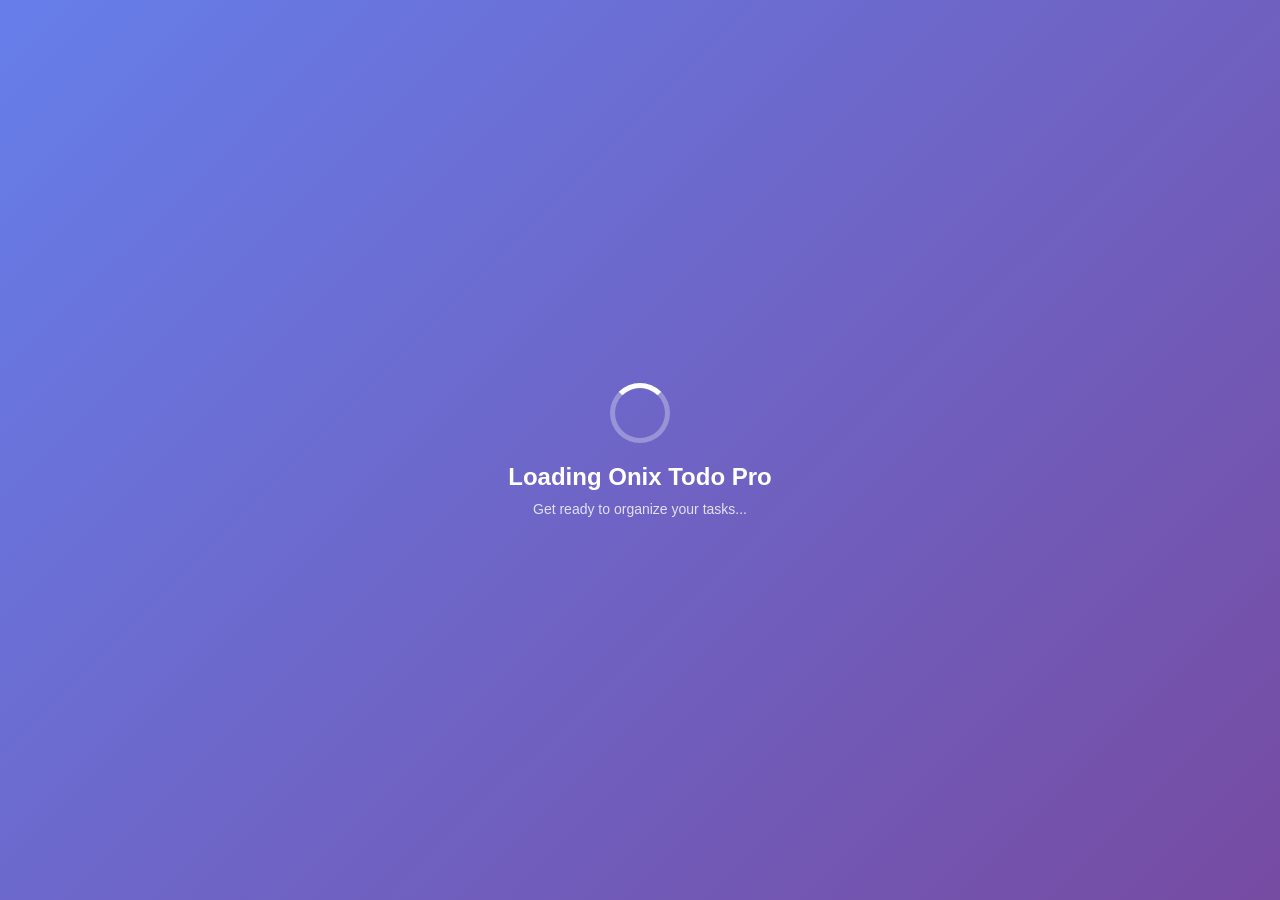
==== index.html @ a95aa683 "Add files via upload" ====
<!DOCTYPE html>
<html lang="en">
<head>
  <meta charset="UTF-8">
  <meta name="viewport" content="width=device-width, initial-scale=1.0">
  <title>Todo Pro - Task Management</title>
  <link rel="stylesheet" href="app.css">
</head>
<body>
  <!-- LOADING PAGE -->
  <div id="loadingPage" class="loading-page">
    <div class="loader-container">
      <div class="loader"></div>
      <h2>Loading Onix Todo Pro</h2>
      <p>Get ready to organize your tasks...</p>
    </div>
  </div>

  <!-- MAIN APP -->
   <div class="web-name"><p>Todo Pro</p></div>
  <div id="mainApp" class="main-app hidden">
    <!-- TABS -->
    <div class="app-tabs">
      <button class="tab-btn active" onclick="switchTab('todo')">📝 Tasks</button>
      <button class="tab-btn" onclick="switchTab('guide')">📖 Guide</button>
      <button class="tab-btn" onclick="switchTab('game')">🎮 Mini Game</button>
    </div>

    <!-- TODO TAB -->
    <div id="todoTab" class="tab-content active">
      <div class="container">
        <p>📝 Todo List</p>
        <div class="todo-con">
          <input type="text" class="todo todo-task" placeholder="Todo name" onkeydown="enter(event)">
          <input type="datetime-local" class="date">
          <select class="priority">
            <option value="low">Low</option>
            <option value="medium" selected>Medium</option>
            <option value="high">High</option>
          </select>
          <button class="add">Add</button>
        </div>
        <div class="todo-sec"></div>
      </div>
    </div>

    <!-- GUIDE TAB -->
    <div id="guideTab" class="tab-content">
      <div class="guide-container">
        <h2>📖 How to Use Todo Pro</h2>
        
        <div class="guide-section">
          <h3>✏️ Adding a Task</h3>
          <p>1. Type your task name in the text field</p>
          <p>2. Select a due date using the date picker</p>
          <p>3. Choose a priority level (Low, Medium, High)</p>
          <p>4. Click "Add" or press Enter</p>
        </div>

        <div class="guide-section">
          <h3>🎯 Priority Levels</h3>
          <p><strong>🔴 High Priority:</strong> Urgent tasks, do first</p>
          <p><strong>🟡 Medium Priority:</strong> Important, do soon</p>
          <p><strong>🟢 Low Priority:</strong> Can wait, do later</p>
          <p><em>Tasks are automatically sorted by priority!</em></p>
        </div>

        <div class="guide-section">
          <h3>🗑️ Deleting a Task</h3>
          <p>Click the "Delete" button on any task to remove it</p>
        </div>

        <div class="guide-section">
          <h3>💾 Auto-Save</h3>
          <p>Your tasks are automatically saved to your device</p>
          <p>Your data persists even after closing the app!</p>
        </div>

        <div class="guide-section">
          <h3>📱 Mobile Friendly</h3>
          <p>Works on phones, tablets, and computers</p>
        </div>
      </div>
    </div>

    <!-- GAME TAB -->
   <!-- GAME TAB -->
<div id="gameTab" class="tab-content">
  <div class="game-container">
    <h2>⌨️ Typing Speed Game</h2>
    <p class="game-instruction">Type the words as fast as you can!</p>
    
    <div class="game-stats">
      <div class="stat">
        <span>WPM:</span>
        <span id="gameWPM">0</span>
      </div>
      <div class="stat">
        <span>Accuracy:</span>
        <span id="gameAccuracy">0%</span>
      </div>
      <div class="stat">
        <span>Time:</span>
        <span id="gameTime">60</span>
      </div>
    </div>

    <div class="typing-display">
      <div id="currentWord" class="current-word">Click Start to begin</div>
      <div id="wordList" class="word-list"></div>
    </div>

    <input 
      type="text" 
      id="typingInput" 
      class="typing-input" 
      placeholder="Type here..."
      disabled
    >

    <button class="game-btn" onclick="startTypingGame()">Start Game</button>
    <div id="gameResult" class="game-result"></div>
  </div>
</div>
      </div>
    </div>
  </div>

  <script src="app.js"></script>
</body>
</html>
---- app.css ----
* {
  margin: 0;
  padding: 0;
  box-sizing: border-box;
}

html, body {
  width: 100%;
  height: 100%;
  font-family: 'Segoe UI', Tahoma, Geneva, Verdana, sans-serif;
}

body {
  background-image: url(../grass.jpeg);
  background-size: cover;
  background-attachment: fixed;
}

/* ===== LOADING PAGE ===== */
.loading-page {
  position: fixed;
  top: 0;
  left: 0;
  width: 100%;
  height: 100%;
  background: linear-gradient(135deg, #667eea 0%, #764ba2 100%);
  display: flex;
  justify-content: center;
  align-items: center;
  z-index: 9999;
  transition: opacity 0.5s ease-out;
}

.loading-page.hidden {
  opacity: 0;
  pointer-events: none;
}

.loader-container {
  text-align: center;
  color: white;
}

.loader {
  border: 5px solid rgba(255, 255, 255, 0.3);
  border-top: 5px solid white;
  border-radius: 50%;
  width: 60px;
  height: 60px;
  animation: spin 1s linear infinite;
  margin: 0 auto 20px;
}

@keyframes spin {
  0% { transform: rotate(0deg); }
  100% { transform: rotate(360deg); }
}

.loader-container h2 {
  font-size: 24px;
  margin-bottom: 10px;
}

.loader-container p {
  font-size: 14px;
  opacity: 0.8;
}

/* ===== APP STRUCTURE ===== */
.main-app {
  position: fixed;
  top: 0;
  left: 0;
  width: 100%;
  height: 100vh;
  display: flex;
  flex-direction: column;
  background: linear-gradient(135deg, #667eea 0%, #764ba2 100%);
  z-index: 1000;
  transition: opacity 0.5s ease-out;
}

.main-app.hidden {
  opacity: 0;
  pointer-events: none;
}

/* ===== TAB NAVIGATION ===== */
.app-tabs {
  display: flex;
  gap: 10px;
  padding: 15px;
  background: rgba(0, 0, 0, 0.2);
  backdrop-filter: blur(10px);
  position: sticky;
  top: 0;
  z-index: 100;
}

.tab-btn {
  flex: 1;
  padding: 12px 10px;
  background: rgba(255, 255, 255, 0.1);
  color: white;
  border: 2px solid transparent;
  border-radius: 8px;
  cursor: pointer;
  font-size: 14px;
  font-weight: bold;
  transition: all 0.3s;
}

.tab-btn:hover {
  background: rgba(255, 255, 255, 0.2);
}

.tab-btn.active {
  background: white;
  color: #667eea;
  border: 2px solid #667eea;
}

/* ===== TAB CONTENT ===== */
.tab-content {
  display: none;
  flex: 1;
  overflow-y: auto;
  padding-bottom: 20px;
}

.tab-content.active {
  display: block;
  animation: fadeIn 0.3s ease-in;
}

@keyframes fadeIn {
  from { opacity: 0; }
  to { opacity: 1; }
}

/* ===== TODO CONTAINER ===== */
.container {
  max-width: 600px;
  margin: 20px auto;
  padding: 20px;
  background: white;
  border-radius: 15px;
  box-shadow: 0 10px 30px rgba(0, 0, 0, 0.3);
}

.container p {
  font-size: 24px;
  font-weight: bold;
  color: #333;
  margin-bottom: 20px;
  text-align: center;
}

.todo-con {
  display: flex;
  gap: 10px;
  margin-bottom: 20px;
  flex-wrap: wrap;
}

.todo,
.date,
.priority {
  padding: 12px;
  border: 2px solid #e0e0e0;
  border-radius: 8px;
  font-size: 14px;
  background: rgba(255, 255, 255, 0.9);
  color: black;
  transition: all 0.3s;
}

.todo {
  flex: 1.5;
  min-width: 150px;
}

.date {
  flex: 1;
  min-width: 140px;
}

.priority {
  flex: 0.8;
  min-width: 110px;
  cursor: pointer;
}

.todo:focus,
.date:focus,
.priority:focus {
  outline: none;
  border-color: #667eea;
  box-shadow: 0 0 10px rgba(102, 126, 234, 0.3);
  background: white;
}

.add {
  padding: 12px 25px;
  background: linear-gradient(135deg, #667eea 0%, #764ba2 100%);
  color: white;
  border: none;
  border-radius: 8px;
  cursor: pointer;
  font-weight: bold;
  transition: transform 0.2s;
  min-width: 100px;
}

.add:hover {
  transform: translateY(-2px);
  box-shadow: 0 5px 15px rgba(0, 0, 0, 0.2);
}

.add:active {
  transform: scale(0.98);
}

.todo-sec {
  display: flex;
  flex-direction: column;
  gap: 10px;
}

.todo-item {
  display: flex;
  justify-content: space-between;
  align-items: center;
  padding: 15px;
  background: #f9f9f9;
  border-radius: 8px;
  border-left: 5px solid #667eea;
  transition: all 0.3s;
}

.todo-item:hover {
  box-shadow: 0 5px 15px rgba(0, 0, 0, 0.1);
  transform: translateY(-2px);
}

.priority-high {
  border-left-color: #ff4444;
  background: linear-gradient(to right, rgba(255, 68, 68, 0.1), #f9f9f9);
}

.priority-medium {
  border-left-color: #ffaa00;
  background: linear-gradient(to right, rgba(255, 170, 0, 0.1), #f9f9f9);
}

.priority-low {
  border-left-color: #44aa44;
  background: linear-gradient(to right, rgba(68, 170, 68, 0.1), #f9f9f9);
}

.priority-badge {
  display: inline-block;
  padding: 4px 10px;
  border-radius: 20px;
  font-size: 11px;
  font-weight: bold;
  margin-bottom: 5px;
  color: white;
}

.priority-badge.high { background: #ff4444; }
.priority-badge.medium { background: #ffaa00; }
.priority-badge.low { background: #44aa44; }

.todo-name {
  font-weight: bold;
  color: #333;
  margin-top: 5px;
  word-break: break-word;
}

.todo-date {
  font-size: 12px;
  color: #999;
  margin-top: 3px;
}

.delete-btn {
  padding: 8px 15px;
  background: #ff4444;
  color: white;
  border: none;
  border-radius: 6px;
  cursor: pointer;
  font-weight: bold;
  transition: all 0.3s;
  white-space: nowrap;
}

.delete-btn:hover {
  background: #ff2222;
  transform: scale(1.05);
}

.empty-message {
  color: #999;
  padding: 40px 20px;
  text-align: center;
  font-size: 16px;
}

/* ===== GUIDE PAGE ===== */
.guide-container {
  max-width: 600px;
  margin: 20px auto;
  padding: 20px;
  background: white;
  border-radius: 15px;
  box-shadow: 0 10px 30px rgba(0, 0, 0, 0.3);
}

.guide-container h2 {
  color: #333;
  margin-bottom: 20px;
  text-align: center;
  font-size: 24px;
}

.guide-section {
  margin-bottom: 20px;
  padding: 15px;
  background: #f9f9f9;
  border-radius: 8px;
  border-left: 4px solid #667eea;
}

.guide-section h3 {
  color: #667eea;
  margin-bottom: 10px;
  font-size: 16px;
}

.guide-section p {
  color: #555;
  line-height: 1.6;
  margin-bottom: 5px;
  font-size: 14px;
}

/* ===== GAME PAGE ===== */
/* ===== TYPING GAME ===== */
.game-container {
  max-width: 600px;
  margin: 20px auto;
  padding: 20px;
  background: white;
  border-radius: 15px;
  box-shadow: 0 10px 30px rgba(0, 0, 0, 0.3);
  text-align: center;
}

.game-container h2 {
  color: #333;
  font-size: 24px;
  margin-bottom: 10px;
}

.game-instruction {
  color: #666;
  margin-bottom: 15px;
  font-size: 14px;
}

.game-stats {
  display: flex;
  gap: 20px;
  justify-content: center;
  margin-bottom: 20px;
  padding: 15px;
  background: #f0f0f0;
  border-radius: 8px;
}

.stat {
  display: flex;
  flex-direction: column;
  align-items: center;
}

.stat span:first-child {
  font-size: 12px;
  color: #999;
  font-weight: bold;
}

.stat span:last-child {
  font-size: 24px;
  color: #667eea;
  font-weight: bold;
}

.typing-display {
  background: #f9f9f9;
  border-radius: 10px;
  padding: 20px;
  margin: 20px 0;
  min-height: 100px;
  border: 2px solid #e0e0e0;
}

.current-word {
  font-size: 32px;
  font-weight: bold;
  color: #667eea;
  margin-bottom: 15px;
  font-family: 'Courier New', monospace;
  word-break: break-all;
}

.word-list {
  font-size: 14px;
  color: #999;
  line-height: 1.8;
  max-height: 60px;
  overflow: hidden;
}

.typing-input {
  width: 100%;
  padding: 12px;
  border: 2px solid #e0e0e0;
  border-radius: 8px;
  font-size: 16px;
  margin-bottom: 15px;
  transition: all 0.3s;
}

.typing-input:focus {
  outline: none;
  border-color: #667eea;
  box-shadow: 0 0 10px rgba(102, 126, 234, 0.3);
}

.typing-input:disabled {
  background: #f0f0f0;
  cursor: not-allowed;
}

.game-btn {
  padding: 12px 30px;
  background: linear-gradient(135deg, #667eea 0%, #764ba2 100%);
  color: white;
  border: none;
  border-radius: 8px;
  cursor: pointer;
  font-weight: bold;
  font-size: 16px;
  transition: all 0.3s;
  margin-top: 10px;
  width: 100%;
}

.game-btn:hover {
  transform: translateY(-2px);
  box-shadow: 0 5px 15px rgba(0, 0, 0, 0.2);
}

.game-btn:disabled {
  opacity: 0.6;
  cursor: not-allowed;
}

.game-result {
  margin-top: 15px;
  padding: 15px;
  border-radius: 8px;
  font-weight: bold;
  font-size: 16px;
  min-height: 30px;
}

.game-result.win {
  background: #d4edda;
  color: #155724;
}

.game-result.lose {
  background: #f8d7da;
  color: #721c24;
}
/* ===== RESPONSIVE DESIGN ===== */
@media (max-width: 900px) {
  .todo-con {
    flex-direction: column;
  }

  .todo,
  .date,
  .priority {
    width: 100%;
  }

  .add {
    width: 100%;
  }

  .app-tabs {
    gap: 5px;
    padding: 10px;
  }

  .tab-btn {
    font-size: 12px;
    padding: 10px 5px;
  }
}

@media (max-width: 600px) {
  .app-tabs {
    gap: 5px;
    padding: 10px;
  }

  .tab-btn {
    font-size: 11px;
    padding: 8px 4px;
  }

  .container,
  .guide-container,
  .game-container {
    margin: 10px;
    padding: 15px;
    border-radius: 10px;
  }

  .container p {
    font-size: 20px;
  }

  .todo,
  .date,
  .priority {
    padding: 10px;
    font-size: 12px;
  }

  .add {
    padding: 10px 15px;
    font-size: 12px;
  }

  .game-board {
    gap: 8px;
  }

  .game-stats {
    gap: 15px;
    padding: 10px;
  }

  .stat span:last-child {
    font-size: 20px;
  }
}

@media (max-width: 360px) {
  .tab-btn {
    font-size: 10px;
    padding: 6px 3px;
  }

  .container p {
    font-size: 16px;
  }

  .guide-section,
  .guide-container h2,
  .game-container h2 {
    font-size: 14px;
  }
}
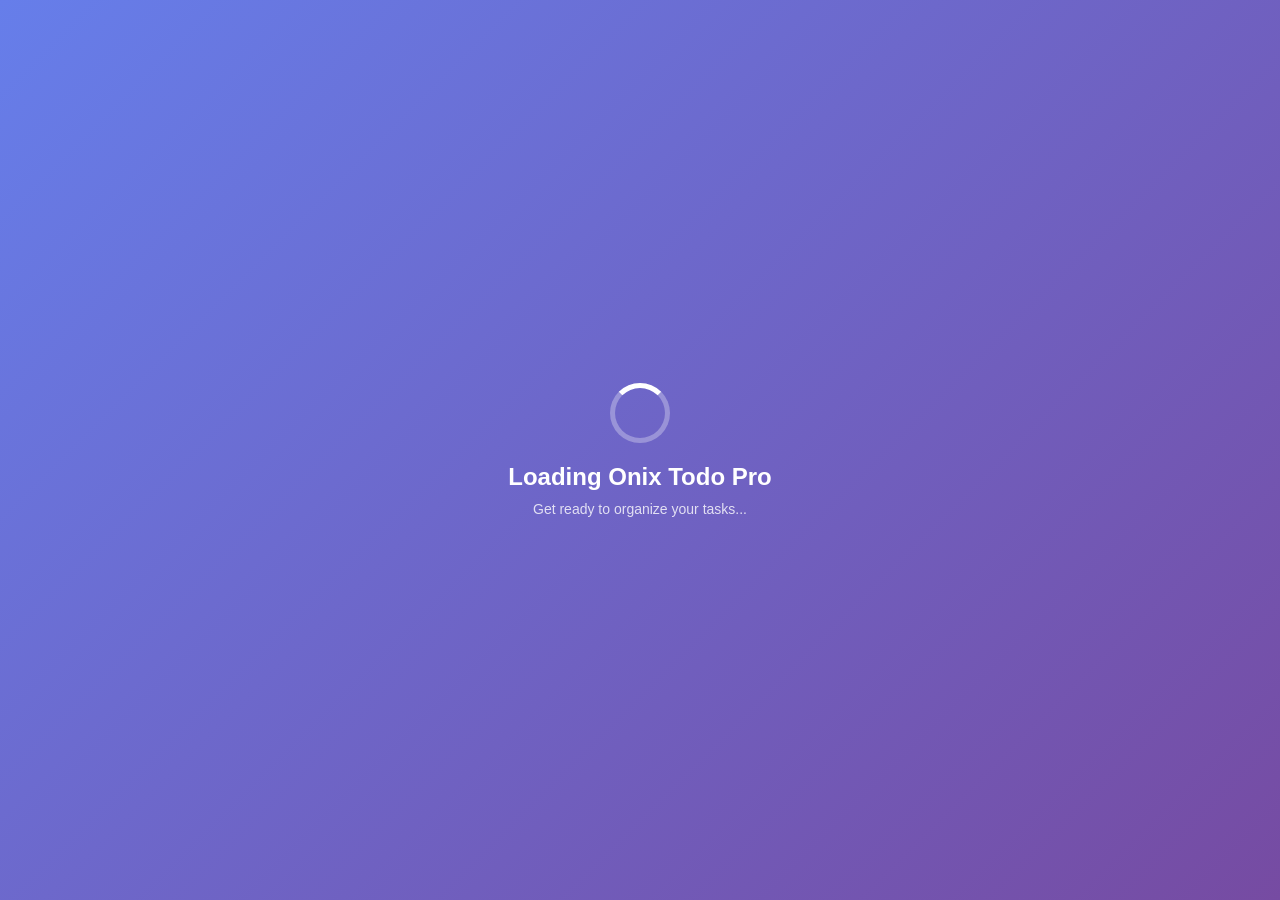
==== commit 38450216: "Add task history, reminders, tap/typing game modes, and settings dashboard" ====
--- a/index.html
+++ b/index.html
@@ -21,9 +21,10 @@
   <div id="mainApp" class="main-app hidden">
     <!-- TABS -->
     <div class="app-tabs">
-      <button class="tab-btn active" onclick="switchTab('todo')">📝 Tasks</button>
-      <button class="tab-btn" onclick="switchTab('guide')">📖 Guide</button>
-      <button class="tab-btn" onclick="switchTab('game')">🎮 Mini Game</button>
+      <button class="tab-btn active" onclick="switchTab('todo', event)">📝 Tasks</button>
+      <button class="tab-btn" onclick="switchTab('guide', event)">📖 Guide</button>
+      <button class="tab-btn" onclick="switchTab('game', event)">🎮 Mini Game</button>
+      <button class="tab-btn" onclick="switchTab('settings', event)">⚙ Settings</button>
     </div>
 
     <!-- TODO TAB -->
@@ -40,6 +41,11 @@
           </select>
           <button class="add">Add</button>
         </div>
+        <div class="todo-actions">
+          <button class="history-toggle">Show History</button>
+          <button class="clear-history hidden">Clear History</button>
+        </div>
+        <div class="history-sec hidden"></div>
         <div class="todo-sec"></div>
       </div>
     </div>
@@ -87,41 +93,101 @@
    <!-- GAME TAB -->
 <div id="gameTab" class="tab-content">
   <div class="game-container">
-    <h2>⌨️ Typing Speed Game</h2>
-    <p class="game-instruction">Type the words as fast as you can!</p>
-    
-    <div class="game-stats">
-      <div class="stat">
-        <span>WPM:</span>
-        <span id="gameWPM">0</span>
+    <h2>🎮 Games</h2>
+    <p class="game-instruction">Choose the activity that feels more engaging.</p>
+
+    <div class="mode-selector">
+      <button id="typingModeBtn" class="mode-btn active" onclick="setGameMode('typing')">Typing Speed</button>
+      <button id="tapModeBtn" class="mode-btn" onclick="setGameMode('tapping')">Tapping Speed</button>
+    </div>
+
+    <div id="typingMode" class="game-mode-panel">
+      <h3>⌨️ Typing Speed Game</h3>
+      <p class="game-instruction">Type the words as fast and accurately as you can.</p>
+      <div class="game-stats">
+        <div class="stat">
+          <span>WPM:</span>
+          <span id="gameWPM">0</span>
+        </div>
+        <div class="stat">
+          <span>Accuracy:</span>
+          <span id="gameAccuracy">0%</span>
+        </div>
+        <div class="stat">
+          <span>Time:</span>
+          <span id="gameTime">60</span>
+        </div>
       </div>
-      <div class="stat">
-        <span>Accuracy:</span>
-        <span id="gameAccuracy">0%</span>
+
+      <div class="typing-display">
+        <div id="currentWord" class="current-word">Click Start to begin</div>
+        <div id="wordList" class="word-list"></div>
       </div>
-      <div class="stat">
-        <span>Time:</span>
-        <span id="gameTime">60</span>
+
+      <input
+        type="text"
+        id="typingInput"
+        class="typing-input"
+        placeholder="Type here..."
+        disabled
+      />
+
+      <button id="typingStartBtn" class="game-btn" onclick="startTypingGame()">Start Typing Game</button>
+      <div id="gameResult" class="game-result"></div>
+    </div>
+
+    <div id="tappingMode" class="game-mode-panel hidden">
+      <h3>🖱️ Tapping Speed Game</h3>
+      <p class="game-instruction">Tap the button as fast as you can within the time limit.</p>
+      <div class="tap-stats">
+        <div class="stat">
+          <span>Score:</span>
+          <span id="tapScore">0</span>
+        </div>
+        <div class="stat">
+          <span>Time:</span>
+          <span id="tapTime">15</span>
+        </div>
+      </div>
+      <button id="tapTarget" class="tap-btn" disabled>Tap me!</button>
+      <button id="tapStartBtn" class="game-btn" onclick="startTapGame()">Start Tapping Game</button>
+      <div id="tapResult" class="game-result"></div>
+    </div>
+  </div>
+</div>
+
+    <div id="settingsTab" class="tab-content">
+      <div class="container">
+        <p>⚙ Settings & Dashboard</p>
+        <div class="settings-grid">
+          <div class="dashboard-card">
+            <h3>Task Progress</h3>
+            <p>Total active tasks: <strong id="statActiveTasks">0</strong></p>
+            <p>Tasks deleted: <strong id="statDeletedTasks">0</strong></p>
+            <p>Reminders set: <strong id="statRemindersSet">0</strong></p>
+          </div>
+          <div class="dashboard-card">
+            <h3>Game Progress</h3>
+            <p>Typing sessions: <strong id="statTypingSessions">0</strong></p>
+            <p>Best typing WPM: <strong id="statBestWpm">0</strong></p>
+            <p>Tapping sessions: <strong id="statTappingSessions">0</strong></p>
+            <p>Best tapping score: <strong id="statBestTap">0</strong></p>
+          </div>
+        </div>
+
+        <div class="settings-section">
+          <h3>How to improve efficiency</h3>
+          <ul>
+            <li>Use the reminder button to track important deadlines.</li>
+            <li>Delete tasks when completed to keep your dashboard clean.</li>
+            <li>Play the typing or tapping game to improve speed and focus.</li>
+            <li>Refresh this page to update your progress and clear old data safely.</li>
+          </ul>
+          <button class="settings-btn" onclick="updateDashboard()">Refresh Dashboard</button>
+          <button class="settings-btn" onclick="clearHistory()">Clear History</button>
+        </div>
       </div>
     </div>
-
-    <div class="typing-display">
-      <div id="currentWord" class="current-word">Click Start to begin</div>
-      <div id="wordList" class="word-list"></div>
-    </div>
-
-    <input 
-      type="text" 
-      id="typingInput" 
-      class="typing-input" 
-      placeholder="Type here..."
-      disabled
-    >
-
-    <button class="game-btn" onclick="startTypingGame()">Start Game</button>
-    <div id="gameResult" class="game-result"></div>
-  </div>
-</div>
       </div>
     </div>
   </div>
--- a/app.css
+++ b/app.css
@@ -2,6 +2,10 @@
   margin: 0;
   padding: 0;
   box-sizing: border-box;
+}
+
+.hidden {
+  display: none !important;
 }
 
 html, body {
@@ -221,6 +225,183 @@
   transform: scale(0.98);
 }
 
+.todo-actions {
+  display: flex;
+  gap: 10px;
+  flex-wrap: wrap;
+  margin-bottom: 15px;
+}
+
+.todo-actions button,
+.settings-btn {
+  padding: 10px 18px;
+  border: none;
+  border-radius: 8px;
+  cursor: pointer;
+  font-weight: bold;
+  background: rgba(102, 126, 234, 0.15);
+  color: #333;
+  transition: background 0.2s ease;
+}
+
+.todo-actions button:hover,
+.settings-btn:hover {
+  background: rgba(102, 126, 234, 0.25);
+}
+
+.history-sec {
+  margin-bottom: 15px;
+}
+
+.history-item,
+.history-title {
+  background: #f6f8ff;
+  border: 1px solid #dde4ff;
+  border-radius: 10px;
+  padding: 12px 15px;
+}
+
+.history-title {
+  margin-bottom: 10px;
+  font-weight: bold;
+  color: #334075;
+}
+
+.history-item {
+  display: grid;
+  grid-template-columns: 1fr auto;
+  gap: 10px;
+  margin-bottom: 10px;
+}
+
+.history-item:last-child {
+  margin-bottom: 0;
+}
+
+.history-details {
+  display: flex;
+  flex-direction: column;
+  gap: 4px;
+  color: #434c71;
+}
+
+.history-meta {
+  font-size: 12px;
+  color: #7b84a1;
+}
+
+.mode-selector {
+  display: flex;
+  gap: 10px;
+  justify-content: center;
+  margin-bottom: 20px;
+  flex-wrap: wrap;
+}
+
+.mode-btn {
+  padding: 10px 20px;
+  border: 2px solid transparent;
+  border-radius: 999px;
+  background: rgba(255, 255, 255, 0.85);
+  color: #333;
+  cursor: pointer;
+  font-weight: bold;
+  transition: all 0.2s ease;
+}
+
+.mode-btn.active {
+  background: #ffffff;
+  color: #667eea;
+  border-color: #667eea;
+}
+
+.game-mode-panel {
+  display: block;
+}
+
+.tap-btn {
+  margin: 20px auto 10px;
+  display: inline-block;
+  padding: 20px 30px;
+  border-radius: 50px;
+  border: none;
+  background: #667eea;
+  color: white;
+  font-size: 18px;
+  cursor: pointer;
+  transition: transform 0.2s ease, background 0.2s ease;
+}
+
+.tap-btn:disabled {
+  opacity: 0.6;
+  cursor: not-allowed;
+}
+
+.settings-grid {
+  display: grid;
+  grid-template-columns: repeat(2, minmax(220px, 1fr));
+  gap: 15px;
+  margin-bottom: 20px;
+}
+
+.dashboard-card {
+  padding: 18px;
+  background: #f9f9ff;
+  border-radius: 15px;
+  border: 1px solid #dde4ff;
+  box-shadow: 0 8px 20px rgba(102, 126, 234, 0.08);
+}
+
+.dashboard-card h3 {
+  margin-bottom: 12px;
+  color: #334075;
+}
+
+.settings-section {
+  padding: 18px;
+  background: #ffffff;
+  border-radius: 15px;
+  border: 1px solid #dde4ff;
+}
+
+.settings-section h3 {
+  margin-bottom: 12px;
+  color: #334075;
+}
+
+.settings-section ul {
+  padding-left: 18px;
+  margin-bottom: 15px;
+}
+
+.settings-section li {
+  margin-bottom: 8px;
+  color: #4c4f6f;
+}
+
+.reminder-btn {
+  padding: 8px 14px;
+  background: #667eea;
+  color: white;
+  border: none;
+  border-radius: 8px;
+  cursor: pointer;
+  font-weight: bold;
+  transition: background 0.2s ease, transform 0.2s ease;
+}
+
+.reminder-btn:hover {
+  background: #5369d9;
+}
+
+.reminder-btn.sent {
+  background: #44aa44;
+}
+
+.reminder-btn.active {
+  background: #ffaa00;
+}
+
 .todo-sec {
   display: flex;
   flex-direction: column;
@@ -241,6 +422,12 @@
 .todo-item:hover {
   box-shadow: 0 5px 15px rgba(0, 0, 0, 0.1);
   transform: translateY(-2px);
+}
+
+.todo-actions-row {
+  display: flex;
+  gap: 10px;
+  align-items: center;
 }
 
 .priority-high {
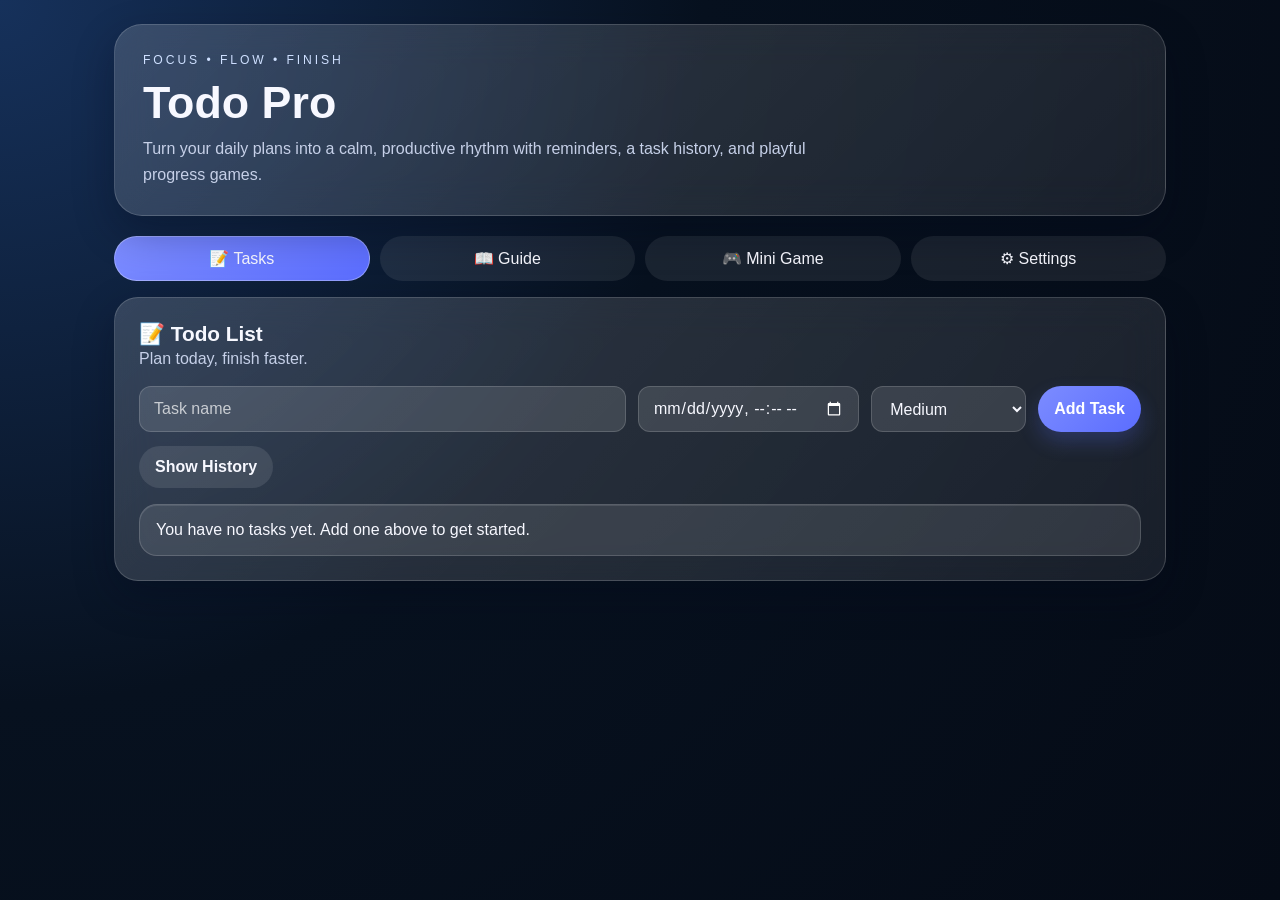
==== commit 752b67d6: "Polish todo app experience and remove loading flow Co-authored-by: Copilot <223556219+Copilot@users." ====
--- a/index.html
+++ b/index.html
@@ -1,197 +1,190 @@
-<!DOCTYPE html>
-<html lang="en">
-<head>
-  <meta charset="UTF-8">
-  <meta name="viewport" content="width=device-width, initial-scale=1.0">
-  <title>Todo Pro - Task Management</title>
-  <link rel="stylesheet" href="app.css">
-</head>
-<body>
-  <!-- LOADING PAGE -->
-  <div id="loadingPage" class="loading-page">
-    <div class="loader-container">
-      <div class="loader"></div>
-      <h2>Loading Onix Todo Pro</h2>
-      <p>Get ready to organize your tasks...</p>
-    </div>
-  </div>
-
-  <!-- MAIN APP -->
-   <div class="web-name"><p>Todo Pro</p></div>
-  <div id="mainApp" class="main-app hidden">
-    <!-- TABS -->
-    <div class="app-tabs">
-      <button class="tab-btn active" onclick="switchTab('todo', event)">📝 Tasks</button>
-      <button class="tab-btn" onclick="switchTab('guide', event)">📖 Guide</button>
-      <button class="tab-btn" onclick="switchTab('game', event)">🎮 Mini Game</button>
-      <button class="tab-btn" onclick="switchTab('settings', event)">⚙ Settings</button>
-    </div>
-
-    <!-- TODO TAB -->
-    <div id="todoTab" class="tab-content active">
-      <div class="container">
-        <p>📝 Todo List</p>
-        <div class="todo-con">
-          <input type="text" class="todo todo-task" placeholder="Todo name" onkeydown="enter(event)">
-          <input type="datetime-local" class="date">
-          <select class="priority">
-            <option value="low">Low</option>
-            <option value="medium" selected>Medium</option>
-            <option value="high">High</option>
-          </select>
-          <button class="add">Add</button>
-        </div>
-        <div class="todo-actions">
-          <button class="history-toggle">Show History</button>
-          <button class="clear-history hidden">Clear History</button>
-        </div>
-        <div class="history-sec hidden"></div>
-        <div class="todo-sec"></div>
-      </div>
-    </div>
-
-    <!-- GUIDE TAB -->
-    <div id="guideTab" class="tab-content">
-      <div class="guide-container">
-        <h2>📖 How to Use Todo Pro</h2>
-        
-        <div class="guide-section">
-          <h3>✏️ Adding a Task</h3>
-          <p>1. Type your task name in the text field</p>
-          <p>2. Select a due date using the date picker</p>
-          <p>3. Choose a priority level (Low, Medium, High)</p>
-          <p>4. Click "Add" or press Enter</p>
-        </div>
-
-        <div class="guide-section">
-          <h3>🎯 Priority Levels</h3>
-          <p><strong>🔴 High Priority:</strong> Urgent tasks, do first</p>
-          <p><strong>🟡 Medium Priority:</strong> Important, do soon</p>
-          <p><strong>🟢 Low Priority:</strong> Can wait, do later</p>
-          <p><em>Tasks are automatically sorted by priority!</em></p>
-        </div>
-
-        <div class="guide-section">
-          <h3>🗑️ Deleting a Task</h3>
-          <p>Click the "Delete" button on any task to remove it</p>
-        </div>
-
-        <div class="guide-section">
-          <h3>💾 Auto-Save</h3>
-          <p>Your tasks are automatically saved to your device</p>
-          <p>Your data persists even after closing the app!</p>
-        </div>
-
-        <div class="guide-section">
-          <h3>📱 Mobile Friendly</h3>
-          <p>Works on phones, tablets, and computers</p>
-        </div>
-      </div>
-    </div>
-
-    <!-- GAME TAB -->
-   <!-- GAME TAB -->
-<div id="gameTab" class="tab-content">
-  <div class="game-container">
-    <h2>🎮 Games</h2>
-    <p class="game-instruction">Choose the activity that feels more engaging.</p>
-
-    <div class="mode-selector">
-      <button id="typingModeBtn" class="mode-btn active" onclick="setGameMode('typing')">Typing Speed</button>
-      <button id="tapModeBtn" class="mode-btn" onclick="setGameMode('tapping')">Tapping Speed</button>
-    </div>
-
-    <div id="typingMode" class="game-mode-panel">
-      <h3>⌨️ Typing Speed Game</h3>
-      <p class="game-instruction">Type the words as fast and accurately as you can.</p>
-      <div class="game-stats">
-        <div class="stat">
-          <span>WPM:</span>
-          <span id="gameWPM">0</span>
-        </div>
-        <div class="stat">
-          <span>Accuracy:</span>
-          <span id="gameAccuracy">0%</span>
-        </div>
-        <div class="stat">
-          <span>Time:</span>
-          <span id="gameTime">60</span>
-        </div>
-      </div>
-
-      <div class="typing-display">
-        <div id="currentWord" class="current-word">Click Start to begin</div>
-        <div id="wordList" class="word-list"></div>
-      </div>
-
-      <input
-        type="text"
-        id="typingInput"
-        class="typing-input"
-        placeholder="Type here..."
-        disabled
-      />
-
-      <button id="typingStartBtn" class="game-btn" onclick="startTypingGame()">Start Typing Game</button>
-      <div id="gameResult" class="game-result"></div>
-    </div>
-
-    <div id="tappingMode" class="game-mode-panel hidden">
-      <h3>🖱️ Tapping Speed Game</h3>
-      <p class="game-instruction">Tap the button as fast as you can within the time limit.</p>
-      <div class="tap-stats">
-        <div class="stat">
-          <span>Score:</span>
-          <span id="tapScore">0</span>
-        </div>
-        <div class="stat">
-          <span>Time:</span>
-          <span id="tapTime">15</span>
-        </div>
-      </div>
-      <button id="tapTarget" class="tap-btn" disabled>Tap me!</button>
-      <button id="tapStartBtn" class="game-btn" onclick="startTapGame()">Start Tapping Game</button>
-      <div id="tapResult" class="game-result"></div>
-    </div>
-  </div>
-</div>
-
-    <div id="settingsTab" class="tab-content">
-      <div class="container">
-        <p>⚙ Settings & Dashboard</p>
-        <div class="settings-grid">
-          <div class="dashboard-card">
-            <h3>Task Progress</h3>
-            <p>Total active tasks: <strong id="statActiveTasks">0</strong></p>
-            <p>Tasks deleted: <strong id="statDeletedTasks">0</strong></p>
-            <p>Reminders set: <strong id="statRemindersSet">0</strong></p>
-          </div>
-          <div class="dashboard-card">
-            <h3>Game Progress</h3>
-            <p>Typing sessions: <strong id="statTypingSessions">0</strong></p>
-            <p>Best typing WPM: <strong id="statBestWpm">0</strong></p>
-            <p>Tapping sessions: <strong id="statTappingSessions">0</strong></p>
-            <p>Best tapping score: <strong id="statBestTap">0</strong></p>
-          </div>
-        </div>
-
-        <div class="settings-section">
-          <h3>How to improve efficiency</h3>
-          <ul>
-            <li>Use the reminder button to track important deadlines.</li>
-            <li>Delete tasks when completed to keep your dashboard clean.</li>
-            <li>Play the typing or tapping game to improve speed and focus.</li>
-            <li>Refresh this page to update your progress and clear old data safely.</li>
-          </ul>
-          <button class="settings-btn" onclick="updateDashboard()">Refresh Dashboard</button>
-          <button class="settings-btn" onclick="clearHistory()">Clear History</button>
-        </div>
-      </div>
-    </div>
-      </div>
-    </div>
-  </div>
-
-  <script src="app.js"></script>
-</body>
-</html>+﻿<!DOCTYPE html>
+<html lang="en">
+  <head>
+    <meta charset="UTF-8" />
+    <meta name="viewport" content="width=device-width, initial-scale=1.0" />
+    <title>Todo Pro - Task Management</title>
+    <link rel="stylesheet" href="app.css" />
+  </head>
+  <body>
+    <div class="app-shell">
+      <header class="hero-card">
+        <div>
+          <p class="eyebrow">Focus • Flow • Finish</p>
+          <h1>Todo Pro</h1>
+          <p class="hero-copy">Turn your daily plans into a calm, productive rhythm with reminders, a task history, and playful progress games.</p>
+        </div>
+      </header>
+
+      <div class="app-tabs">
+        <button class="tab-btn active" onclick="switchTab('todo', event)">📝 Tasks</button>
+        <button class="tab-btn" onclick="switchTab('guide', event)">📖 Guide</button>
+        <button class="tab-btn" onclick="switchTab('game', event)">🎮 Mini Game</button>
+        <button class="tab-btn" onclick="switchTab('settings', event)">⚙ Settings</button>
+      </div>
+
+      <main class="tab-panels">
+        <section id="todoTab" class="tab-content active">
+          <div class="container">
+            <div class="section-heading">
+              <p>📝 Todo List</p>
+              <span>Plan today, finish faster.</span>
+            </div>
+
+            <div class="todo-con">
+              <input type="text" class="todo todo-task" placeholder="Task name" onkeydown="enter(event)" />
+              <input type="datetime-local" class="date" />
+              <select class="priority">
+                <option value="low">Low</option>
+                <option value="medium" selected>Medium</option>
+                <option value="high">High</option>
+              </select>
+              <button class="add">Add Task</button>
+            </div>
+
+            <div class="todo-actions">
+              <button class="history-toggle">Show History</button>
+              <button class="clear-history hidden">Clear History</button>
+            </div>
+
+            <div class="history-sec hidden"></div>
+            <div class="todo-sec"></div>
+          </div>
+        </section>
+
+        <section id="guideTab" class="tab-content">
+          <div class="container guide-container">
+            <div class="section-heading">
+              <p>📖 How to Use Todo Pro</p>
+              <span>Everything you need to stay on top of your day.</span>
+            </div>
+
+            <div class="guide-section">
+              <h3>✏️ Add tasks in seconds</h3>
+              <p>Type a task, choose a due date and priority, then click Add Task or press Enter.</p>
+            </div>
+
+            <div class="guide-section">
+              <h3>🎯 Prioritize with intent</h3>
+              <p>High priority tasks appear first so your hardest work is easier to tackle.</p>
+            </div>
+
+            <div class="guide-section">
+              <h3>⏰ Stay reminded</h3>
+              <p>Set reminders on important tasks and receive a notification when they are due.</p>
+            </div>
+
+            <div class="guide-section">
+              <h3>🗂️ Review task history</h3>
+              <p>Use Show History to revisit tasks you removed and keep your workflow visible.</p>
+            </div>
+
+            <div class="guide-section">
+              <h3>🎮 Enjoy progress games</h3>
+              <p>Switch between typing and tapping modes to make productive practice feel rewarding.</p>
+            </div>
+          </div>
+        </section>
+
+        <section id="gameTab" class="tab-content">
+          <div class="container game-card">
+            <div class="section-heading">
+              <p>🎮 Mini Games</p>
+              <span>Pick a mode and give your focus a boost.</span>
+            </div>
+
+            <div class="mode-selector">
+              <button id="typingModeBtn" class="mode-btn active" onclick="setGameMode('typing')">Typing Speed</button>
+              <button id="tapModeBtn" class="mode-btn" onclick="setGameMode('tapping')">Tapping Speed</button>
+            </div>
+
+            <div id="typingMode" class="game-mode-panel">
+              <h3>⌨️ Typing Speed Game</h3>
+              <p class="game-instruction">Type each word and beat your own pace.</p>
+              <div class="game-stats">
+                <div class="stat">
+                  <span>WPM</span>
+                  <strong id="gameWPM">0</strong>
+                </div>
+                <div class="stat">
+                  <span>Accuracy</span>
+                  <strong id="gameAccuracy">0%</strong>
+                </div>
+                <div class="stat">
+                  <span>Time</span>
+                  <strong id="gameTime">60</strong>
+                </div>
+              </div>
+
+              <div class="typing-display">
+                <div id="currentWord" class="current-word">Click Start to begin</div>
+                <div id="wordList" class="word-list"></div>
+              </div>
+
+              <input type="text" id="typingInput" class="typing-input" placeholder="Type here..." disabled />
+              <button id="typingStartBtn" class="game-btn">Start Typing Game</button>
+              <div id="gameResult" class="game-result"></div>
+            </div>
+
+            <div id="tappingMode" class="game-mode-panel hidden">
+              <h3>🖱️ Tapping Speed Game</h3>
+              <p class="game-instruction">Tap as many times as you can before time runs out.</p>
+              <div class="game-stats">
+                <div class="stat">
+                  <span>Score</span>
+                  <strong id="tapScore">0</strong>
+                </div>
+                <div class="stat">
+                  <span>Time</span>
+                  <strong id="tapTime">15</strong>
+                </div>
+              </div>
+              <button id="tapTarget" class="tap-btn" disabled>Tap me!</button>
+              <button id="tapStartBtn" class="game-btn">Start Tapping Game</button>
+              <div id="tapResult" class="game-result"></div>
+            </div>
+          </div>
+        </section>
+
+        <section id="settingsTab" class="tab-content">
+          <div class="container">
+            <div class="section-heading">
+              <p>⚙ Settings & Dashboard</p>
+              <span>See how your productivity and focus are growing.</span>
+            </div>
+
+            <div class="settings-grid">
+              <div class="dashboard-card">
+                <h3>Task Progress</h3>
+                <p>Total active tasks: <strong id="statActiveTasks">0</strong></p>
+                <p>Tasks deleted: <strong id="statDeletedTasks">0</strong></p>
+                <p>Reminders set: <strong id="statRemindersSet">0</strong></p>
+              </div>
+              <div class="dashboard-card">
+                <h3>Game Progress</h3>
+                <p>Typing sessions: <strong id="statTypingSessions">0</strong></p>
+                <p>Best typing WPM: <strong id="statBestWpm">0</strong></p>
+                <p>Tapping sessions: <strong id="statTappingSessions">0</strong></p>
+                <p>Best tapping score: <strong id="statBestTap">0</strong></p>
+              </div>
+            </div>
+
+            <div class="settings-section">
+              <h3>Ways to improve your efficiency</h3>
+              <ul>
+                <li>Use reminders to stay on top of deadlines.</li>
+                <li>Delete finished tasks to keep your list focused.</li>
+                <li>Play the typing or tapping game to sharpen your rhythm.</li>
+                <li>Refresh your dashboard whenever you want a quick progress check.</li>
+              </ul>
+              <button id="refreshDashboardBtn" class="settings-btn">Refresh Dashboard</button>
+              <button class="settings-btn secondary" onclick="clearHistory()">Clear History</button>
+            </div>
+          </div>
+        </section>
+      </main>
+    </div>
+
+    <script src="app.js"></script>
+  </body>
+</html>
--- a/app.css
+++ b/app.css
@@ -1,769 +1,488 @@
-* {
-  margin: 0;
-  padding: 0;
-  box-sizing: border-box;
+﻿:root {
+  color-scheme: dark;
+  --bg: #07111f;
+  --panel: rgba(255, 255, 255, 0.12);
+  --panel-strong: rgba(255, 255, 255, 0.18);
+  --text: #f7f8ff;
+  --muted: #c6d0e8;
+  --accent: #7c8cff;
+  --accent-strong: #5b6dff;
+  --accent-soft: rgba(124, 140, 255, 0.18);
+  --success: #3ddc97;
+  --warning: #ffb347;
+  --danger: #ff6b8a;
+  --border: rgba(255, 255, 255, 0.16);
+  --shadow: 0 16px 40px rgba(2, 10, 27, 0.32);
+}
+
+* {
+  margin: 0;
+  padding: 0;
+  box-sizing: border-box;
+}
+
+.hidden {
+  display: none !important;
+}
+
+html,
+body {
+  width: 100%;
+  min-height: 100%;
+  font-family: 'Segoe UI', Tahoma, Geneva, Verdana, sans-serif;
+  background: radial-gradient(circle at top left, #16315b 0%, var(--bg) 45%, #050b16 100%);
+  color: var(--text);
+}
+
+body {
+  min-height: 100vh;
+}
+
+button,
+input,
+select {
+  font: inherit;
+}
+
+.app-shell {
+  min-height: 100vh;
+  padding: 24px;
+  max-width: 1100px;
+  margin: 0 auto;
+}
+
+.hero-card,
+.container {
+  background: linear-gradient(135deg, rgba(255, 255, 255, 0.16), rgba(255, 255, 255, 0.08));
+  border: 1px solid var(--border);
+  backdrop-filter: blur(20px);
+  box-shadow: var(--shadow);
+}
+
+.hero-card {
+  border-radius: 28px;
+  padding: 28px;
+  margin-bottom: 18px;
+}
+
+.eyebrow {
+  text-transform: uppercase;
+  letter-spacing: 0.24em;
+  font-size: 0.76rem;
+  color: #cfe0ff;
+  margin-bottom: 10px;
+}
+
+.hero-card h1 {
+  font-size: clamp(2rem, 4vw, 2.8rem);
+  margin-bottom: 8px;
+}
+
+.hero-copy {
+  max-width: 680px;
+  color: var(--muted);
+  line-height: 1.6;
+}
+
+.app-tabs {
+  display: flex;
+  flex-wrap: wrap;
+  gap: 10px;
+  margin: 20px 0 16px;
+}
+
+.tab-btn {
+  flex: 1 1 140px;
+  padding: 12px 16px;
+  border-radius: 999px;
+  border: 1px solid transparent;
+  background: rgba(255, 255, 255, 0.08);
+  color: var(--text);
+  cursor: pointer;
+  transition: transform 0.2s ease, background 0.2s ease, border-color 0.2s ease;
+}
+
+.tab-btn:hover {
+  transform: translateY(-1px);
+  background: rgba(255, 255, 255, 0.14);
+}
+
+.tab-btn.active {
+  background: linear-gradient(135deg, var(--accent), var(--accent-strong));
+  border-color: rgba(255, 255, 255, 0.3);
+}
+
+.tab-content {
+  display: none;
+}
+
+.tab-content.active {
+  display: block;
+  animation: fadeIn 0.24s ease;
+}
+
+@keyframes fadeIn {
+  from { opacity: 0; transform: translateY(6px); }
+  to { opacity: 1; transform: translateY(0); }
+}
+
+.container {
+  border-radius: 24px;
+  padding: 24px;
+}
+
+.section-heading {
+  margin-bottom: 18px;
+}
+
+.section-heading p {
+  font-size: 1.3rem;
+  font-weight: 700;
+  margin-bottom: 4px;
+}
+
+.section-heading span {
+  color: var(--muted);
+}
+
+.todo-con {
+  display: grid;
+  gap: 12px;
+  grid-template-columns: minmax(220px, 2.2fr) minmax(170px, 1fr) minmax(110px, 0.7fr) auto;
+  margin-bottom: 14px;
+}
+
+.todo,
+.date,
+.priority,
+.typing-input {
+  width: 100%;
+  padding: 12px 14px;
+  border-radius: 12px;
+  border: 1px solid rgba(255, 255, 255, 0.16);
+  background: rgba(255, 255, 255, 0.12);
+  color: var(--text);
+}
+
+.todo::placeholder,
+.typing-input::placeholder {
+  color: rgba(255, 255, 255, 0.7);
+}
+
+.todo:focus,
+.date:focus,
+.priority:focus,
+.typing-input:focus {
+  outline: none;
+  border-color: rgba(255, 255, 255, 0.34);
+  box-shadow: 0 0 0 3px rgba(124, 140, 255, 0.26);
+}
+
+.add,
+.game-btn,
+.settings-btn,
+.history-toggle,
+.reminder-btn,
+.delete-btn,
+.mode-btn,
+.tap-btn {
+  border: none;
+  border-radius: 999px;
+  cursor: pointer;
+  transition: transform 0.2s ease, box-shadow 0.2s ease, background 0.2s ease;
+}
+
+.add,
+.game-btn,
+.settings-btn,
+.history-toggle,
+.reminder-btn,
+.delete-btn {
+  padding: 12px 16px;
+  font-weight: 600;
+}
+
+.add,
+.game-btn,
+.settings-btn {
+  background: linear-gradient(135deg, var(--accent), var(--accent-strong));
+  color: white;
+  box-shadow: 0 10px 20px rgba(92, 111, 255, 0.24);
+}
+
+.add:hover,
+.game-btn:hover,
+.settings-btn:hover,
+.history-toggle:hover,
+.reminder-btn:hover,
+.delete-btn:hover,
+.tap-btn:hover,
+.mode-btn:hover {
+  transform: translateY(-1px);
+}
+
+.todo-actions {
+  display: flex;
+  gap: 10px;
+  flex-wrap: wrap;
+  margin-bottom: 16px;
+}
+
+.history-toggle,
+.settings-btn.secondary {
+  background: rgba(255, 255, 255, 0.1);
+  color: var(--text);
+}
+
+.history-sec {
+  display: flex;
+  flex-direction: column;
+  gap: 10px;
+  margin-bottom: 18px;
+}
+
+.history-item,
+.history-title,
+.empty-message,
+.todo-item,
+.dashboard-card,
+.settings-section,
+.guide-section,
+.game-mode-panel {
+  background: rgba(255, 255, 255, 0.1);
+  border: 1px solid var(--border);
+  border-radius: 18px;
+  box-shadow: inset 0 1px 0 rgba(255, 255, 255, 0.1);
+}
+
+.history-title,
+.empty-message,
+.guide-section,
+.dashboard-card,
+.settings-section,
+.game-mode-panel {
+  padding: 16px;
+}
+
+.history-title {
+  font-weight: 700;
+  color: #f3f6ff;
+}
+
+.history-item {
+  padding: 12px 14px;
+}
+
+.history-details {
+  display: flex;
+  flex-direction: column;
+  gap: 4px;
+  color: var(--muted);
+}
+
+.todo-sec {
+  display: flex;
+  flex-direction: column;
+  gap: 12px;
+}
+
+.todo-item {
+  padding: 16px;
+  display: flex;
+  justify-content: space-between;
+  align-items: center;
+  gap: 12px;
+}
+
+.todo-name {
+  font-size: 1rem;
+  font-weight: 700;
+  margin: 4px 0;
+}
+
+.todo-date {
+  color: var(--muted);
+  font-size: 0.92rem;
+}
+
+.priority-badge {
+  display: inline-flex;
+  align-items: center;
+  gap: 6px;
+  padding: 6px 10px;
+  border-radius: 999px;
+  font-size: 0.8rem;
+  font-weight: 700;
+}
+
+.priority-badge.high {
+  background: rgba(255, 107, 138, 0.2);
+  color: #ffd2db;
+}
+
+.priority-badge.medium {
+  background: rgba(255, 179, 71, 0.2);
+  color: #ffe2bd;
+}
+
+.priority-badge.low {
+  background: rgba(61, 220, 151, 0.2);
+  color: #c5f8e1;
+}
+
+.todo-actions-row {
+  display: flex;
+  gap: 8px;
+  flex-wrap: wrap;
+}
+
+.reminder-btn {
+  background: linear-gradient(135deg, var(--accent), var(--accent-strong));
+  color: white;
+}
+
+.reminder-btn.active {
+  background: linear-gradient(135deg, var(--warning), #ff9f1c);
+}
+
+.reminder-btn.sent {
+  background: linear-gradient(135deg, var(--success), #24b96f);
+}
+
+.delete-btn {
+  background: rgba(255, 255, 255, 0.14);
+  color: var(--text);
+}
+
+.mode-selector {
+  display: flex;
+  gap: 10px;
+  flex-wrap: wrap;
+  margin-bottom: 16px;
+}
+
+.mode-btn {
+  padding: 10px 16px;
+  background: rgba(255, 255, 255, 0.1);
+  color: var(--text);
+}
+
+.mode-btn.active {
+  background: linear-gradient(135deg, var(--accent), var(--accent-strong));
+}
+
+.game-stats {
+  display: grid;
+  grid-template-columns: repeat(3, minmax(0, 1fr));
+  gap: 12px;
+  margin: 12px 0 16px;
+}
+
+.stat {
+  padding: 12px 14px;
+  border-radius: 14px;
+  background: rgba(255, 255, 255, 0.08);
+  display: flex;
+  flex-direction: column;
+  gap: 4px;
+}
+
+.stat span {
+  font-size: 0.84rem;
+  color: var(--muted);
+}
+
+.typing-display {
+  padding: 16px;
+  border-radius: 16px;
+  background: rgba(2, 10, 27, 0.28);
+  border: 1px solid rgba(255, 255, 255, 0.12);
+  margin-bottom: 12px;
+}
+
+.current-word {
+  font-size: 1.7rem;
+  font-weight: 800;
+  margin-bottom: 8px;
+}
+
+.word-list {
+  color: var(--muted);
+  font-size: 0.95rem;
+}
+
+.typing-input {
+  margin-bottom: 12px;
+}
+
+.tap-btn {
+  display: inline-flex;
+  align-items: center;
+  justify-content: center;
+  min-width: 160px;
+  padding: 18px 20px;
+  margin: 16px 0 10px;
+  background: linear-gradient(135deg, var(--accent), var(--accent-strong));
+  color: white;
+  font-size: 1rem;
+}
+
+.tap-btn:disabled {
+  opacity: 0.6;
+  cursor: not-allowed;
+}
+
+.game-result {
+  margin-top: 10px;
+  color: var(--muted);
+  min-height: 1.2rem;
+}
+
+.game-result.win {
+  color: #ccffd8;
+}
+
+.game-result.lose {
+  color: #ffd7de;
+}
+
+.settings-grid {
+  display: grid;
+  grid-template-columns: repeat(2, minmax(0, 1fr));
+  gap: 12px;
+  margin-bottom: 16px;
+}
+
+.dashboard-card p {
+  margin-bottom: 8px;
+  color: var(--muted);
+}
+
+.settings-section ul {
+  margin: 10px 0 14px 18px;
+  color: var(--muted);
+}
+
+.settings-section li + li {
+  margin-top: 6px;
+}
+
+@media (max-width: 760px) {
+  .app-shell {
+    padding: 14px;
+  }
+
+  .todo-con {
+    grid-template-columns: 1fr;
+  }
+
+  .settings-grid,
+  .game-stats {
+    grid-template-columns: 1fr;
+  }
+
+  .todo-item {
+    flex-direction: column;
+    align-items: flex-start;
+  }
 }
-
-.hidden {
-  display: none !important;
-}
-
-html, body {
-  width: 100%;
-  height: 100%;
-  font-family: 'Segoe UI', Tahoma, Geneva, Verdana, sans-serif;
-}
-
-body {
-  background-image: url(../grass.jpeg);
-  background-size: cover;
-  background-attachment: fixed;
-}
-
-/* ===== LOADING PAGE ===== */
-.loading-page {
-  position: fixed;
-  top: 0;
-  left: 0;
-  width: 100%;
-  height: 100%;
-  background: linear-gradient(135deg, #667eea 0%, #764ba2 100%);
-  display: flex;
-  justify-content: center;
-  align-items: center;
-  z-index: 9999;
-  transition: opacity 0.5s ease-out;
-}
-
-.loading-page.hidden {
-  opacity: 0;
-  pointer-events: none;
-}
-
-.loader-container {
-  text-align: center;
-  color: white;
-}
-
-.loader {
-  border: 5px solid rgba(255, 255, 255, 0.3);
-  border-top: 5px solid white;
-  border-radius: 50%;
-  width: 60px;
-  height: 60px;
-  animation: spin 1s linear infinite;
-  margin: 0 auto 20px;
-}
-
-@keyframes spin {
-  0% { transform: rotate(0deg); }
-  100% { transform: rotate(360deg); }
-}
-
-.loader-container h2 {
-  font-size: 24px;
-  margin-bottom: 10px;
-}
-
-.loader-container p {
-  font-size: 14px;
-  opacity: 0.8;
-}
-
-/* ===== APP STRUCTURE ===== */
-.main-app {
-  position: fixed;
-  top: 0;
-  left: 0;
-  width: 100%;
-  height: 100vh;
-  display: flex;
-  flex-direction: column;
-  background: linear-gradient(135deg, #667eea 0%, #764ba2 100%);
-  z-index: 1000;
-  transition: opacity 0.5s ease-out;
-}
-
-.main-app.hidden {
-  opacity: 0;
-  pointer-events: none;
-}
-
-/* ===== TAB NAVIGATION ===== */
-.app-tabs {
-  display: flex;
-  gap: 10px;
-  padding: 15px;
-  background: rgba(0, 0, 0, 0.2);
-  backdrop-filter: blur(10px);
-  position: sticky;
-  top: 0;
-  z-index: 100;
-}
-
-.tab-btn {
-  flex: 1;
-  padding: 12px 10px;
-  background: rgba(255, 255, 255, 0.1);
-  color: white;
-  border: 2px solid transparent;
-  border-radius: 8px;
-  cursor: pointer;
-  font-size: 14px;
-  font-weight: bold;
-  transition: all 0.3s;
-}
-
-.tab-btn:hover {
-  background: rgba(255, 255, 255, 0.2);
-}
-
-.tab-btn.active {
-  background: white;
-  color: #667eea;
-  border: 2px solid #667eea;
-}
-
-/* ===== TAB CONTENT ===== */
-.tab-content {
-  display: none;
-  flex: 1;
-  overflow-y: auto;
-  padding-bottom: 20px;
-}
-
-.tab-content.active {
-  display: block;
-  animation: fadeIn 0.3s ease-in;
-}
-
-@keyframes fadeIn {
-  from { opacity: 0; }
-  to { opacity: 1; }
-}
-
-/* ===== TODO CONTAINER ===== */
-.container {
-  max-width: 600px;
-  margin: 20px auto;
-  padding: 20px;
-  background: white;
-  border-radius: 15px;
-  box-shadow: 0 10px 30px rgba(0, 0, 0, 0.3);
-}
-
-.container p {
-  font-size: 24px;
-  font-weight: bold;
-  color: #333;
-  margin-bottom: 20px;
-  text-align: center;
-}
-
-.todo-con {
-  display: flex;
-  gap: 10px;
-  margin-bottom: 20px;
-  flex-wrap: wrap;
-}
-
-.todo,
-.date,
-.priority {
-  padding: 12px;
-  border: 2px solid #e0e0e0;
-  border-radius: 8px;
-  font-size: 14px;
-  background: rgba(255, 255, 255, 0.9);
-  color: black;
-  transition: all 0.3s;
-}
-
-.todo {
-  flex: 1.5;
-  min-width: 150px;
-}
-
-.date {
-  flex: 1;
-  min-width: 140px;
-}
-
-.priority {
-  flex: 0.8;
-  min-width: 110px;
-  cursor: pointer;
-}
-
-.todo:focus,
-.date:focus,
-.priority:focus {
-  outline: none;
-  border-color: #667eea;
-  box-shadow: 0 0 10px rgba(102, 126, 234, 0.3);
-  background: white;
-}
-
-.add {
-  padding: 12px 25px;
-  background: linear-gradient(135deg, #667eea 0%, #764ba2 100%);
-  color: white;
-  border: none;
-  border-radius: 8px;
-  cursor: pointer;
-  font-weight: bold;
-  transition: transform 0.2s;
-  min-width: 100px;
-}
-
-.add:hover {
-  transform: translateY(-2px);
-  box-shadow: 0 5px 15px rgba(0, 0, 0, 0.2);
-}
-
-.add:active {
-  transform: scale(0.98);
-}
-
-.todo-actions {
-  display: flex;
-  gap: 10px;
-  flex-wrap: wrap;
-  margin-bottom: 15px;
-}
-
-.todo-actions button,
-.settings-btn {
-  padding: 10px 18px;
-  border: none;
-  border-radius: 8px;
-  cursor: pointer;
-  font-weight: bold;
-  background: rgba(102, 126, 234, 0.15);
-  color: #333;
-  transition: background 0.2s ease;
-}
-
-.todo-actions button:hover,
-.settings-btn:hover {
-  background: rgba(102, 126, 234, 0.25);
-}
-
-.history-sec {
-  margin-bottom: 15px;
-}
-
-.history-item,
-.history-title {
-  background: #f6f8ff;
-  border: 1px solid #dde4ff;
-  border-radius: 10px;
-  padding: 12px 15px;
-}
-
-.history-title {
-  margin-bottom: 10px;
-  font-weight: bold;
-  color: #334075;
-}
-
-.history-item {
-  display: grid;
-  grid-template-columns: 1fr auto;
-  gap: 10px;
-  margin-bottom: 10px;
-}
-
-.history-item:last-child {
-  margin-bottom: 0;
-}
-
-.history-details {
-  display: flex;
-  flex-direction: column;
-  gap: 4px;
-  color: #434c71;
-}
-
-.history-meta {
-  font-size: 12px;
-  color: #7b84a1;
-}
-
-.mode-selector {
-  display: flex;
-  gap: 10px;
-  justify-content: center;
-  margin-bottom: 20px;
-  flex-wrap: wrap;
-}
-
-.mode-btn {
-  padding: 10px 20px;
-  border: 2px solid transparent;
-  border-radius: 999px;
-  background: rgba(255, 255, 255, 0.85);
-  color: #333;
-  cursor: pointer;
-  font-weight: bold;
-  transition: all 0.2s ease;
-}
-
-.mode-btn.active {
-  background: #ffffff;
-  color: #667eea;
-  border-color: #667eea;
-}
-
-.game-mode-panel {
-  display: block;
-}
-
-.tap-btn {
-  margin: 20px auto 10px;
-  display: inline-block;
-  padding: 20px 30px;
-  border-radius: 50px;
-  border: none;
-  background: #667eea;
-  color: white;
-  font-size: 18px;
-  cursor: pointer;
-  transition: transform 0.2s ease, background 0.2s ease;
-}
-
-.tap-btn:disabled {
-  opacity: 0.6;
-  cursor: not-allowed;
-}
-
-.settings-grid {
-  display: grid;
-  grid-template-columns: repeat(2, minmax(220px, 1fr));
-  gap: 15px;
-  margin-bottom: 20px;
-}
-
-.dashboard-card {
-  padding: 18px;
-  background: #f9f9ff;
-  border-radius: 15px;
-  border: 1px solid #dde4ff;
-  box-shadow: 0 8px 20px rgba(102, 126, 234, 0.08);
-}
-
-.dashboard-card h3 {
-  margin-bottom: 12px;
-  color: #334075;
-}
-
-.settings-section {
-  padding: 18px;
-  background: #ffffff;
-  border-radius: 15px;
-  border: 1px solid #dde4ff;
-}
-
-.settings-section h3 {
-  margin-bottom: 12px;
-  color: #334075;
-}
-
-.settings-section ul {
-  padding-left: 18px;
-  margin-bottom: 15px;
-}
-
-.settings-section li {
-  margin-bottom: 8px;
-  color: #4c4f6f;
-}
-
-.reminder-btn {
-  padding: 8px 14px;
-  background: #667eea;
-  color: white;
-  border: none;
-  border-radius: 8px;
-  cursor: pointer;
-  font-weight: bold;
-  transition: background 0.2s ease, transform 0.2s ease;
-}
-
-.reminder-btn:hover {
-  background: #5369d9;
-}
-
-.reminder-btn.sent {
-  background: #44aa44;
-}
-
-.reminder-btn.active {
-  background: #ffaa00;
-}
-
-.todo-sec {
-  display: flex;
-  flex-direction: column;
-  gap: 10px;
-}
-
-.todo-item {
-  display: flex;
-  justify-content: space-between;
-  align-items: center;
-  padding: 15px;
-  background: #f9f9f9;
-  border-radius: 8px;
-  border-left: 5px solid #667eea;
-  transition: all 0.3s;
-}
-
-.todo-item:hover {
-  box-shadow: 0 5px 15px rgba(0, 0, 0, 0.1);
-  transform: translateY(-2px);
-}
-
-.todo-actions-row {
-  display: flex;
-  gap: 10px;
-  align-items: center;
-}
-
-.priority-high {
-  border-left-color: #ff4444;
-  background: linear-gradient(to right, rgba(255, 68, 68, 0.1), #f9f9f9);
-}
-
-.priority-medium {
-  border-left-color: #ffaa00;
-  background: linear-gradient(to right, rgba(255, 170, 0, 0.1), #f9f9f9);
-}
-
-.priority-low {
-  border-left-color: #44aa44;
-  background: linear-gradient(to right, rgba(68, 170, 68, 0.1), #f9f9f9);
-}
-
-.priority-badge {
-  display: inline-block;
-  padding: 4px 10px;
-  border-radius: 20px;
-  font-size: 11px;
-  font-weight: bold;
-  margin-bottom: 5px;
-  color: white;
-}
-
-.priority-badge.high { background: #ff4444; }
-.priority-badge.medium { background: #ffaa00; }
-.priority-badge.low { background: #44aa44; }
-
-.todo-name {
-  font-weight: bold;
-  color: #333;
-  margin-top: 5px;
-  word-break: break-word;
-}
-
-.todo-date {
-  font-size: 12px;
-  color: #999;
-  margin-top: 3px;
-}
-
-.delete-btn {
-  padding: 8px 15px;
-  background: #ff4444;
-  color: white;
-  border: none;
-  border-radius: 6px;
-  cursor: pointer;
-  font-weight: bold;
-  transition: all 0.3s;
-  white-space: nowrap;
-}
-
-.delete-btn:hover {
-  background: #ff2222;
-  transform: scale(1.05);
-}
-
-.empty-message {
-  color: #999;
-  padding: 40px 20px;
-  text-align: center;
-  font-size: 16px;
-}
-
-/* ===== GUIDE PAGE ===== */
-.guide-container {
-  max-width: 600px;
-  margin: 20px auto;
-  padding: 20px;
-  background: white;
-  border-radius: 15px;
-  box-shadow: 0 10px 30px rgba(0, 0, 0, 0.3);
-}
-
-.guide-container h2 {
-  color: #333;
-  margin-bottom: 20px;
-  text-align: center;
-  font-size: 24px;
-}
-
-.guide-section {
-  margin-bottom: 20px;
-  padding: 15px;
-  background: #f9f9f9;
-  border-radius: 8px;
-  border-left: 4px solid #667eea;
-}
-
-.guide-section h3 {
-  color: #667eea;
-  margin-bottom: 10px;
-  font-size: 16px;
-}
-
-.guide-section p {
-  color: #555;
-  line-height: 1.6;
-  margin-bottom: 5px;
-  font-size: 14px;
-}
-
-/* ===== GAME PAGE ===== */
-/* ===== TYPING GAME ===== */
-.game-container {
-  max-width: 600px;
-  margin: 20px auto;
-  padding: 20px;
-  background: white;
-  border-radius: 15px;
-  box-shadow: 0 10px 30px rgba(0, 0, 0, 0.3);
-  text-align: center;
-}
-
-.game-container h2 {
-  color: #333;
-  font-size: 24px;
-  margin-bottom: 10px;
-}
-
-.game-instruction {
-  color: #666;
-  margin-bottom: 15px;
-  font-size: 14px;
-}
-
-.game-stats {
-  display: flex;
-  gap: 20px;
-  justify-content: center;
-  margin-bottom: 20px;
-  padding: 15px;
-  background: #f0f0f0;
-  border-radius: 8px;
-}
-
-.stat {
-  display: flex;
-  flex-direction: column;
-  align-items: center;
-}
-
-.stat span:first-child {
-  font-size: 12px;
-  color: #999;
-  font-weight: bold;
-}
-
-.stat span:last-child {
-  font-size: 24px;
-  color: #667eea;
-  font-weight: bold;
-}
-
-.typing-display {
-  background: #f9f9f9;
-  border-radius: 10px;
-  padding: 20px;
-  margin: 20px 0;
-  min-height: 100px;
-  border: 2px solid #e0e0e0;
-}
-
-.current-word {
-  font-size: 32px;
-  font-weight: bold;
-  color: #667eea;
-  margin-bottom: 15px;
-  font-family: 'Courier New', monospace;
-  word-break: break-all;
-}
-
-.word-list {
-  font-size: 14px;
-  color: #999;
-  line-height: 1.8;
-  max-height: 60px;
-  overflow: hidden;
-}
-
-.typing-input {
-  width: 100%;
-  padding: 12px;
-  border: 2px solid #e0e0e0;
-  border-radius: 8px;
-  font-size: 16px;
-  margin-bottom: 15px;
-  transition: all 0.3s;
-}
-
-.typing-input:focus {
-  outline: none;
-  border-color: #667eea;
-  box-shadow: 0 0 10px rgba(102, 126, 234, 0.3);
-}
-
-.typing-input:disabled {
-  background: #f0f0f0;
-  cursor: not-allowed;
-}
-
-.game-btn {
-  padding: 12px 30px;
-  background: linear-gradient(135deg, #667eea 0%, #764ba2 100%);
-  color: white;
-  border: none;
-  border-radius: 8px;
-  cursor: pointer;
-  font-weight: bold;
-  font-size: 16px;
-  transition: all 0.3s;
-  margin-top: 10px;
-  width: 100%;
-}
-
-.game-btn:hover {
-  transform: translateY(-2px);
-  box-shadow: 0 5px 15px rgba(0, 0, 0, 0.2);
-}
-
-.game-btn:disabled {
-  opacity: 0.6;
-  cursor: not-allowed;
-}
-
-.game-result {
-  margin-top: 15px;
-  padding: 15px;
-  border-radius: 8px;
-  font-weight: bold;
-  font-size: 16px;
-  min-height: 30px;
-}
-
-.game-result.win {
-  background: #d4edda;
-  color: #155724;
-}
-
-.game-result.lose {
-  background: #f8d7da;
-  color: #721c24;
-}
-/* ===== RESPONSIVE DESIGN ===== */
-@media (max-width: 900px) {
-  .todo-con {
-    flex-direction: column;
-  }
-
-  .todo,
-  .date,
-  .priority {
-    width: 100%;
-  }
-
-  .add {
-    width: 100%;
-  }
-
-  .app-tabs {
-    gap: 5px;
-    padding: 10px;
-  }
-
-  .tab-btn {
-    font-size: 12px;
-    padding: 10px 5px;
-  }
-}
-
-@media (max-width: 600px) {
-  .app-tabs {
-    gap: 5px;
-    padding: 10px;
-  }
-
-  .tab-btn {
-    font-size: 11px;
-    padding: 8px 4px;
-  }
-
-  .container,
-  .guide-container,
-  .game-container {
-    margin: 10px;
-    padding: 15px;
-    border-radius: 10px;
-  }
-
-  .container p {
-    font-size: 20px;
-  }
-
-  .todo,
-  .date,
-  .priority {
-    padding: 10px;
-    font-size: 12px;
-  }
-
-  .add {
-    padding: 10px 15px;
-    font-size: 12px;
-  }
-
-  .game-board {
-    gap: 8px;
-  }
-
-  .game-stats {
-    gap: 15px;
-    padding: 10px;
-  }
-
-  .stat span:last-child {
-    font-size: 20px;
-  }
-}
-
-@media (max-width: 360px) {
-  .tab-btn {
-    font-size: 10px;
-    padding: 6px 3px;
-  }
-
-  .container p {
-    font-size: 16px;
-  }
-
-  .guide-section,
-  .guide-container h2,
-  .game-container h2 {
-    font-size: 14px;
-  }
-}
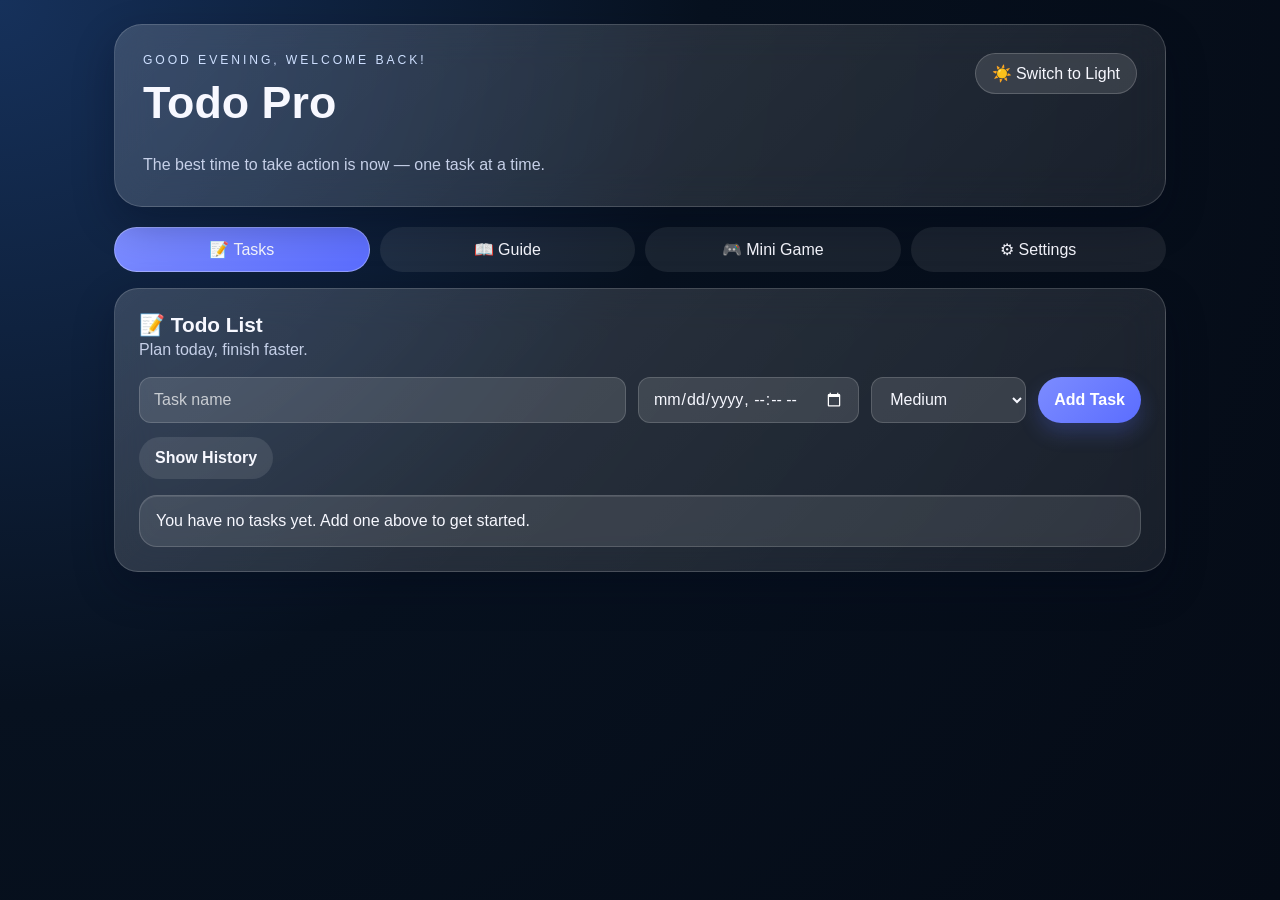
==== commit 3750c04e: "Add daily greeting, quotes, completion celebration, progress graph, and theme switcher Co-authored-b" ====
--- a/index.html
+++ b/index.html
@@ -9,11 +9,14 @@
   <body>
     <div class="app-shell">
       <header class="hero-card">
-        <div>
-          <p class="eyebrow">Focus • Flow • Finish</p>
-          <h1>Todo Pro</h1>
-          <p class="hero-copy">Turn your daily plans into a calm, productive rhythm with reminders, a task history, and playful progress games.</p>
+        <div class="hero-top">
+          <div>
+            <p id="welcomeGreeting" class="eyebrow">Welcome back</p>
+            <h1>Todo Pro</h1>
+          </div>
+          <button id="themeToggleBtn" class="theme-toggle-btn" type="button">🌗 Toggle Theme</button>
         </div>
+        <p id="dailyQuote" class="hero-copy">Turn your daily plans into a calm, productive rhythm with reminders, a task history, and playful progress games.</p>
       </header>
 
       <div class="app-tabs">
@@ -167,6 +170,17 @@
                 <p>Tapping sessions: <strong id="statTappingSessions">0</strong></p>
                 <p>Best tapping score: <strong id="statBestTap">0</strong></p>
               </div>
+              <div class="dashboard-card">
+                <h3>Completion Progress</h3>
+                <p>Today completed: <strong id="statDailyCompleted">0</strong></p>
+                <p>Weekly completed: <strong id="statWeeklyCompleted">0</strong></p>
+                <p>Monthly completed: <strong id="statMonthlyCompleted">0</strong></p>
+              </div>
+            </div>
+
+            <div class="dashboard-card graph-card">
+              <h3>Weekly Completion Graph</h3>
+              <div id="completionGraph" class="bar-chart"></div>
             </div>
 
             <div class="settings-section">
@@ -184,7 +198,7 @@
         </section>
       </main>
     </div>
-
+    <div id="celebrationToast" class="celebration-toast hidden"></div>
     <script src="app.js"></script>
   </body>
-</html>
+</html>
--- a/app.css
+++ b/app.css
@@ -15,6 +15,61 @@
   --shadow: 0 16px 40px rgba(2, 10, 27, 0.32);
 }
 
+body.light-theme {
+  color-scheme: light;
+  --bg: #eff4ff;
+  --panel: rgba(255, 255, 255, 0.94);
+  --panel-strong: rgba(255, 255, 255, 1);
+  --text: #101828;
+  --muted: #52667f;
+  --accent: #5b6dff;
+  --accent-strong: #2d3cff;
+  --accent-soft: rgba(91, 109, 255, 0.15);
+  --success: #2f9c64;
+  --warning: #d98f29;
+  --danger: #d64541;
+  --border: rgba(16, 24, 40, 0.08);
+  --shadow: 0 20px 45px rgba(15, 23, 42, 0.08);
+  background: radial-gradient(circle at top left, #e7eeff 0%, #f7f9ff 45%, #ffffff 100%);
+}
+
+body.light-theme .hero-card,
+body.light-theme .container,
+body.light-theme .history-item,
+body.light-theme .dashboard-card,
+body.light-theme .settings-section,
+body.light-theme .guide-section,
+body.light-theme .game-mode-panel {
+  background: rgba(255, 255, 255, 0.92);
+}
+
+body.light-theme .tab-btn,
+body.light-theme .history-toggle,
+body.light-theme .settings-btn.secondary,
+body.light-theme .delete-btn,
+body.light-theme .mode-btn {
+  background: rgba(15, 23, 42, 0.06);
+  color: var(--text);
+}
+
+body.light-theme .todo,
+body.light-theme .date,
+body.light-theme .priority,
+body.light-theme .typing-input {
+  background: rgba(255, 255, 255, 0.92);
+  color: var(--text);
+  border-color: rgba(15, 23, 42, 0.12);
+}
+
+body.light-theme .todo-item,
+body.light-theme .history-item,
+body.light-theme .dashboard-card,
+body.light-theme .settings-section,
+body.light-theme .guide-section,
+body.light-theme .game-mode-panel {
+  box-shadow: var(--shadow);
+}
+
 * {
   margin: 0;
   padding: 0;
@@ -63,6 +118,103 @@
   border-radius: 28px;
   padding: 28px;
   margin-bottom: 18px;
+}
+
+.hero-top {
+  display: flex;
+  justify-content: space-between;
+  gap: 16px;
+  align-items: flex-start;
+  flex-wrap: wrap;
+  margin-bottom: 16px;
+}
+
+.hero-top h1 {
+  margin-top: 0;
+}
+
+.theme-toggle-btn {
+  border: 1px solid rgba(255, 255, 255, 0.18);
+  background: rgba(255, 255, 255, 0.12);
+  color: var(--text);
+  padding: 10px 16px;
+  border-radius: 999px;
+  cursor: pointer;
+  transition: transform 0.2s ease, background 0.2s ease;
+}
+
+.theme-toggle-btn:hover {
+  transform: translateY(-1px);
+  background: rgba(255, 255, 255, 0.18);
+}
+
+.hero-copy {
+  max-width: 740px;
+  color: var(--muted);
+  line-height: 1.7;
+}
+
+.bar-chart {
+  display: grid;
+  grid-template-columns: repeat(7, minmax(0, 1fr));
+  gap: 12px;
+  align-items: end;
+  padding: 14px 6px 6px;
+}
+
+.chart-column {
+  display: flex;
+  flex-direction: column;
+  align-items: center;
+  gap: 8px;
+}
+
+.chart-bar {
+  width: 100%;
+  min-height: 10px;
+  background: linear-gradient(180deg, var(--accent-strong), var(--accent));
+  border-radius: 18px 18px 0 0;
+  display: flex;
+  align-items: flex-end;
+  justify-content: center;
+  padding-bottom: 6px;
+  color: white;
+  font-size: 0.85rem;
+  font-weight: 700;
+}
+
+.chart-label {
+  font-size: 0.82rem;
+  color: var(--muted);
+}
+
+.celebration-toast {
+  position: fixed;
+  left: 50%;
+  bottom: 32px;
+  transform: translateX(-50%);
+  background: linear-gradient(135deg, rgba(124, 140, 255, 0.96), rgba(61, 220, 151, 0.96));
+  color: white;
+  padding: 14px 20px;
+  border-radius: 999px;
+  box-shadow: 0 24px 50px rgba(0, 0, 0, 0.24);
+  opacity: 0;
+  pointer-events: none;
+  transition: opacity 0.3s ease, transform 0.3s ease;
+  z-index: 999;
+}
+
+.celebration-toast.visible {
+  opacity: 1;
+  transform: translateX(-50%) translateY(-6px);
+}
+
+.celebration-toast.hidden {
+  opacity: 0;
+}
+
+.graph-card {
+  margin-bottom: 16px;
 }
 
 .eyebrow {
@@ -184,6 +336,7 @@
 .history-toggle,
 .reminder-btn,
 .delete-btn,
+.complete-btn,
 .mode-btn,
 .tap-btn {
   border: none;
@@ -349,6 +502,11 @@
   background: linear-gradient(135deg, var(--success), #24b96f);
 }
 
+.complete-btn {
+  background: linear-gradient(135deg, #3ddc97, #1fbf7d);
+  color: white;
+}
+
 .delete-btn {
   background: rgba(255, 255, 255, 0.14);
   color: var(--text);
@@ -448,7 +606,7 @@
 
 .settings-grid {
   display: grid;
-  grid-template-columns: repeat(2, minmax(0, 1fr));
+  grid-template-columns: repeat(auto-fit, minmax(240px, 1fr));
   gap: 12px;
   margin-bottom: 16px;
 }
@@ -485,4 +643,4 @@
     flex-direction: column;
     align-items: flex-start;
   }
-}
+}
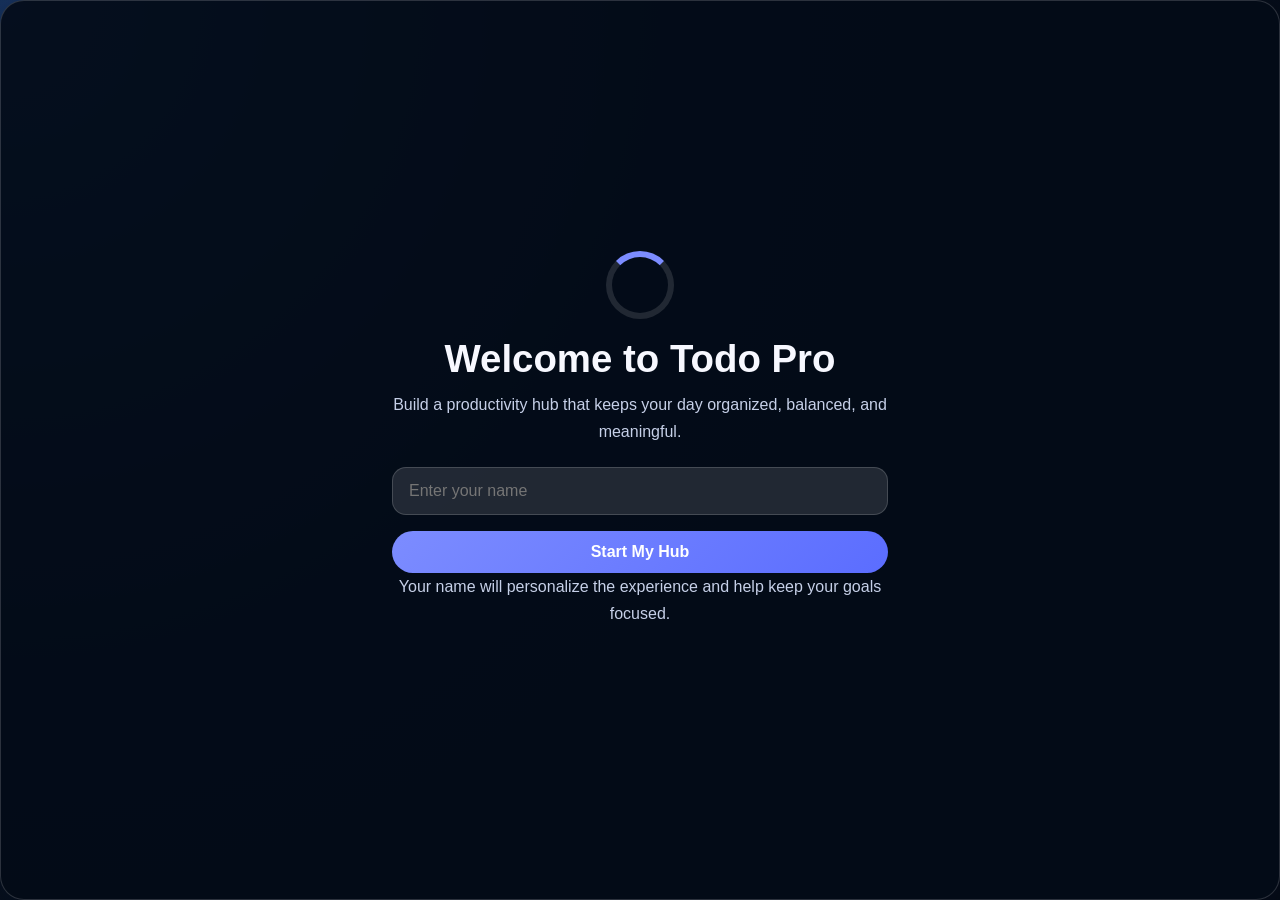
==== commit 036dc773: "Add productivity hub loading experience, sidebar toolbar, reminder alarm settings, and split JavaScr" ====
--- a/index.html
+++ b/index.html
@@ -3,202 +3,229 @@
   <head>
     <meta charset="UTF-8" />
     <meta name="viewport" content="width=device-width, initial-scale=1.0" />
-    <title>Todo Pro - Task Management</title>
+    <title>Todo Pro Productivity Hub</title>
     <link rel="stylesheet" href="app.css" />
   </head>
-  <body>
-    <div class="app-shell">
-      <header class="hero-card">
-        <div class="hero-top">
-          <div>
-            <p id="welcomeGreeting" class="eyebrow">Welcome back</p>
-            <h1>Todo Pro</h1>
+  <body class="dark-theme">
+    <div id="loadingOverlay" class="loading-overlay">
+      <div class="loading-panel">
+        <div class="loader-ring"></div>
+        <h2>Welcome to Todo Pro</h2>
+        <p>Build a productivity hub that keeps your day organized, balanced, and meaningful.</p>
+        <input id="userNameInput" type="text" placeholder="Enter your name" />
+        <button id="startAppBtn" class="primary-btn" type="button">Start My Hub</button>
+        <p class="loading-note">Your name will personalize the experience and help keep your goals focused.</p>
+      </div>
+    </div>
+
+    <div id="appShell" class="app-shell hidden">
+      <aside class="app-nav">
+        <div class="nav-brand">
+          <strong>Productivity Hub</strong>
+          <span>Tasks • Reminders • Progress</span>
+        </div>
+        <nav class="nav-actions">
+          <button class="nav-btn active" data-tab="tasks">Tasks</button>
+          <button class="nav-btn" data-tab="dashboard">Dashboard</button>
+          <button class="nav-btn" data-tab="games">Games</button>
+          <button class="nav-btn" data-tab="reminders">Reminders</button>
+          <button class="nav-btn" data-tab="guide">Guide</button>
+        </nav>
+        <div class="nav-footer">
+          <p>Tap a section to move through your hub.</p>
+        </div>
+      </aside>
+
+      <div class="app-main">
+        <div class="mobile-nav">
+          <button class="nav-btn active" data-tab="tasks">Tasks</button>
+          <button class="nav-btn" data-tab="dashboard">Dashboard</button>
+          <button class="nav-btn" data-tab="games">Games</button>
+          <button class="nav-btn" data-tab="reminders">Reminders</button>
+          <button class="nav-btn" data-tab="guide">Guide</button>
+        </div>
+
+        <header class="hero-card">
+          <div class="hero-top">
+            <div>
+              <p id="welcomeGreeting" class="eyebrow">Welcome back</p>
+              <h1 id="hubTitle">Your Productivity Hub</h1>
+            </div>
+            <button id="themeToggleBtn" class="theme-toggle-btn" type="button">☀️ Light mode</button>
           </div>
-          <button id="themeToggleBtn" class="theme-toggle-btn" type="button">🌗 Toggle Theme</button>
-        </div>
-        <p id="dailyQuote" class="hero-copy">Turn your daily plans into a calm, productive rhythm with reminders, a task history, and playful progress games.</p>
-      </header>
-
-      <div class="app-tabs">
-        <button class="tab-btn active" onclick="switchTab('todo', event)">📝 Tasks</button>
-        <button class="tab-btn" onclick="switchTab('guide', event)">📖 Guide</button>
-        <button class="tab-btn" onclick="switchTab('game', event)">🎮 Mini Game</button>
-        <button class="tab-btn" onclick="switchTab('settings', event)">⚙ Settings</button>
+          <p id="dailyQuote" class="hero-copy">A smarter todo hub helps you stay focused, finish tasks, and reflect on your progress.</p>
+          <div class="hero-cards">
+            <div class="hero-card-mini">
+              <span>Today’s focus</span>
+              <strong id="statHubTasks">0 tasks</strong>
+            </div>
+            <div class="hero-card-mini">
+              <span>Reminders active</span>
+              <strong id="statHubReminders">0 reminders</strong>
+            </div>
+            <div class="hero-card-mini">
+              <span>Progress streak</span>
+              <strong id="statHubStreak">0 days</strong>
+            </div>
+          </div>
+        </header>
+
+        <main class="tab-panels">
+          <section id="tasksTab" class="tab-content active">
+            <div class="container">
+              <div class="section-heading">
+                <p>📝 Task Board</p>
+                <span>Organize your day with clear, modern task controls.</span>
+              </div>
+              <div class="todo-con">
+                <input id="taskNameInput" type="text" class="todo todo-task" placeholder="Task name" />
+                <input id="taskDateInput" type="datetime-local" class="date" />
+                <select id="taskPriorityInput" class="priority">
+                  <option value="low">Low</option>
+                  <option value="medium" selected>Medium</option>
+                  <option value="high">High</option>
+                </select>
+                <button id="addTaskBtn" class="add" type="button">Add Task</button>
+              </div>
+              <div class="todo-actions">
+                <button id="historyToggleBtn" class="history-toggle" type="button">Show History</button>
+                <button id="clearHistoryBtn" class="settings-btn secondary hidden" type="button">Clear History</button>
+              </div>
+              <div id="historySection" class="history-sec hidden"></div>
+              <div id="todoSection" class="todo-sec"></div>
+            </div>
+          </section>
+
+          <section id="dashboardTab" class="tab-content">
+            <div class="container dashboard-container">
+              <div class="section-heading">
+                <p>📊 Dashboard</p>
+                <span>Track your daily, weekly, and monthly progress in one place.</span>
+              </div>
+              <div class="settings-grid">
+                <div class="dashboard-card">
+                  <h3>Task Health</h3>
+                  <p>Active tasks: <strong id="statActiveTasks">0</strong></p>
+                  <p>Completed today: <strong id="statDailyCompleted">0</strong></p>
+                  <p>Completed this week: <strong id="statWeeklyCompleted">0</strong></p>
+                </div>
+                <div class="dashboard-card">
+                  <h3>Reminder Status</h3>
+                  <p>Reminders set: <strong id="statRemindersSet">0</strong></p>
+                  <p>Reminder alarm: <strong id="statAlarmMode">Off</strong></p>
+                </div>
+                <div class="dashboard-card">
+                  <h3>Game Momentum</h3>
+                  <p>Typing sessions: <strong id="statTypingSessions">0</strong></p>
+                  <p>Best WPM: <strong id="statBestWpm">0</strong></p>
+                  <p>Best tapping: <strong id="statBestTap">0</strong></p>
+                </div>
+              </div>
+              <div class="dashboard-card graph-card">
+                <h3>Weekly Completion</h3>
+                <div id="completionGraph" class="bar-chart"></div>
+              </div>
+            </div>
+          </section>
+
+          <section id="gamesTab" class="tab-content">
+            <div class="container game-card">
+              <div class="section-heading">
+                <p>🎮 Mini Games</p>
+                <span>Refresh your focus with fun typing and tapping challenges.</span>
+              </div>
+              <div class="mode-selector">
+                <button id="typingModeBtn" class="mode-btn active" type="button" data-game="typing">Typing Speed</button>
+                <button id="tapModeBtn" class="mode-btn" type="button" data-game="tapping">Tapping Speed</button>
+              </div>
+              <div id="typingMode" class="game-mode-panel">
+                <h3>⌨️ Typing Speed Game</h3>
+                <p class="game-instruction">Type the word and hit Enter to keep your pace strong.</p>
+                <div class="game-stats">
+                  <div class="stat"><span>WPM</span><strong id="gameWPM">0</strong></div>
+                  <div class="stat"><span>Accuracy</span><strong id="gameAccuracy">0%</strong></div>
+                  <div class="stat"><span>Time</span><strong id="gameTime">60</strong></div>
+                </div>
+                <div class="typing-display">
+                  <div id="currentWord" class="current-word">Click Start to begin</div>
+                  <div id="wordList" class="word-list"></div>
+                </div>
+                <input id="typingInput" type="text" class="typing-input" placeholder="Type here..." disabled />
+                <button id="typingStartBtn" class="game-btn" type="button">Start Typing Game</button>
+                <div id="gameResult" class="game-result"></div>
+              </div>
+              <div id="tappingMode" class="game-mode-panel hidden">
+                <h3>🖱️ Tapping Speed Game</h3>
+                <p class="game-instruction">Tap the button quickly before time runs out.</p>
+                <div class="game-stats">
+                  <div class="stat"><span>Score</span><strong id="tapScore">0</strong></div>
+                  <div class="stat"><span>Time</span><strong id="tapTime">15</strong></div>
+                </div>
+                <button id="tapTarget" class="tap-btn" disabled type="button">Tap me!</button>
+                <button id="tapStartBtn" class="game-btn" type="button">Start Tapping Game</button>
+                <div id="tapResult" class="game-result"></div>
+              </div>
+            </div>
+          </section>
+
+          <section id="remindersTab" class="tab-content">
+            <div class="container">
+              <div class="section-heading">
+                <p>⏰ Reminder Settings</p>
+                <span>Set reminders that feel like a real alert on your device.</span>
+              </div>
+              <div class="settings-grid">
+                <div class="dashboard-card">
+                  <h3>Alarm Notification</h3>
+                  <p>When enabled, reminders will play a short alert and vibrate if supported.</p>
+                  <button id="alarmModeToggle" class="settings-btn" type="button">Enable Alarm Mode</button>
+                </div>
+                <div class="dashboard-card">
+                  <h3>Notification Access</h3>
+                  <p>Allow browser notifications to receive reminders like an alarm.</p>
+                  <button id="requestNotificationBtn" class="settings-btn" type="button">Allow Notifications</button>
+                </div>
+              </div>
+              <div class="dashboard-card">
+                <h3>Upcoming Reminders</h3>
+                <div id="upcomingReminders" class="reminder-list"></div>
+              </div>
+            </div>
+          </section>
+
+          <section id="guideTab" class="tab-content">
+            <div class="container guide-container">
+              <div class="section-heading">
+                <p>📖 How to Use Your Hub</p>
+                <span>Explore the features that help you build better habits over time.</span>
+              </div>
+              <div class="guide-section">
+                <h3>🏁 Start with a clear daily plan</h3>
+                <p>Create tasks, assign a due date, and mark priority so your work stays organized.</p>
+              </div>
+              <div class="guide-section">
+                <h3>🔔 Use reminders like alarms</h3>
+                <p>Enable alarm mode to receive reminders you can’t miss, right from your device.</p>
+              </div>
+              <div class="guide-section">
+                <h3>📈 Learn from progress</h3>
+                <p>Dashboard insights show your daily, weekly, and monthly completion trends.</p>
+              </div>
+              <div class="guide-section">
+                <h3>🎮 Recharge with games</h3>
+                <p>Switch between typing and tapping to keep your focus sharp while staying productive.</p>
+              </div>
+            </div>
+          </section>
+        </main>
       </div>
-
-      <main class="tab-panels">
-        <section id="todoTab" class="tab-content active">
-          <div class="container">
-            <div class="section-heading">
-              <p>📝 Todo List</p>
-              <span>Plan today, finish faster.</span>
-            </div>
-
-            <div class="todo-con">
-              <input type="text" class="todo todo-task" placeholder="Task name" onkeydown="enter(event)" />
-              <input type="datetime-local" class="date" />
-              <select class="priority">
-                <option value="low">Low</option>
-                <option value="medium" selected>Medium</option>
-                <option value="high">High</option>
-              </select>
-              <button class="add">Add Task</button>
-            </div>
-
-            <div class="todo-actions">
-              <button class="history-toggle">Show History</button>
-              <button class="clear-history hidden">Clear History</button>
-            </div>
-
-            <div class="history-sec hidden"></div>
-            <div class="todo-sec"></div>
-          </div>
-        </section>
-
-        <section id="guideTab" class="tab-content">
-          <div class="container guide-container">
-            <div class="section-heading">
-              <p>📖 How to Use Todo Pro</p>
-              <span>Everything you need to stay on top of your day.</span>
-            </div>
-
-            <div class="guide-section">
-              <h3>✏️ Add tasks in seconds</h3>
-              <p>Type a task, choose a due date and priority, then click Add Task or press Enter.</p>
-            </div>
-
-            <div class="guide-section">
-              <h3>🎯 Prioritize with intent</h3>
-              <p>High priority tasks appear first so your hardest work is easier to tackle.</p>
-            </div>
-
-            <div class="guide-section">
-              <h3>⏰ Stay reminded</h3>
-              <p>Set reminders on important tasks and receive a notification when they are due.</p>
-            </div>
-
-            <div class="guide-section">
-              <h3>🗂️ Review task history</h3>
-              <p>Use Show History to revisit tasks you removed and keep your workflow visible.</p>
-            </div>
-
-            <div class="guide-section">
-              <h3>🎮 Enjoy progress games</h3>
-              <p>Switch between typing and tapping modes to make productive practice feel rewarding.</p>
-            </div>
-          </div>
-        </section>
-
-        <section id="gameTab" class="tab-content">
-          <div class="container game-card">
-            <div class="section-heading">
-              <p>🎮 Mini Games</p>
-              <span>Pick a mode and give your focus a boost.</span>
-            </div>
-
-            <div class="mode-selector">
-              <button id="typingModeBtn" class="mode-btn active" onclick="setGameMode('typing')">Typing Speed</button>
-              <button id="tapModeBtn" class="mode-btn" onclick="setGameMode('tapping')">Tapping Speed</button>
-            </div>
-
-            <div id="typingMode" class="game-mode-panel">
-              <h3>⌨️ Typing Speed Game</h3>
-              <p class="game-instruction">Type each word and beat your own pace.</p>
-              <div class="game-stats">
-                <div class="stat">
-                  <span>WPM</span>
-                  <strong id="gameWPM">0</strong>
-                </div>
-                <div class="stat">
-                  <span>Accuracy</span>
-                  <strong id="gameAccuracy">0%</strong>
-                </div>
-                <div class="stat">
-                  <span>Time</span>
-                  <strong id="gameTime">60</strong>
-                </div>
-              </div>
-
-              <div class="typing-display">
-                <div id="currentWord" class="current-word">Click Start to begin</div>
-                <div id="wordList" class="word-list"></div>
-              </div>
-
-              <input type="text" id="typingInput" class="typing-input" placeholder="Type here..." disabled />
-              <button id="typingStartBtn" class="game-btn">Start Typing Game</button>
-              <div id="gameResult" class="game-result"></div>
-            </div>
-
-            <div id="tappingMode" class="game-mode-panel hidden">
-              <h3>🖱️ Tapping Speed Game</h3>
-              <p class="game-instruction">Tap as many times as you can before time runs out.</p>
-              <div class="game-stats">
-                <div class="stat">
-                  <span>Score</span>
-                  <strong id="tapScore">0</strong>
-                </div>
-                <div class="stat">
-                  <span>Time</span>
-                  <strong id="tapTime">15</strong>
-                </div>
-              </div>
-              <button id="tapTarget" class="tap-btn" disabled>Tap me!</button>
-              <button id="tapStartBtn" class="game-btn">Start Tapping Game</button>
-              <div id="tapResult" class="game-result"></div>
-            </div>
-          </div>
-        </section>
-
-        <section id="settingsTab" class="tab-content">
-          <div class="container">
-            <div class="section-heading">
-              <p>⚙ Settings & Dashboard</p>
-              <span>See how your productivity and focus are growing.</span>
-            </div>
-
-            <div class="settings-grid">
-              <div class="dashboard-card">
-                <h3>Task Progress</h3>
-                <p>Total active tasks: <strong id="statActiveTasks">0</strong></p>
-                <p>Tasks deleted: <strong id="statDeletedTasks">0</strong></p>
-                <p>Reminders set: <strong id="statRemindersSet">0</strong></p>
-              </div>
-              <div class="dashboard-card">
-                <h3>Game Progress</h3>
-                <p>Typing sessions: <strong id="statTypingSessions">0</strong></p>
-                <p>Best typing WPM: <strong id="statBestWpm">0</strong></p>
-                <p>Tapping sessions: <strong id="statTappingSessions">0</strong></p>
-                <p>Best tapping score: <strong id="statBestTap">0</strong></p>
-              </div>
-              <div class="dashboard-card">
-                <h3>Completion Progress</h3>
-                <p>Today completed: <strong id="statDailyCompleted">0</strong></p>
-                <p>Weekly completed: <strong id="statWeeklyCompleted">0</strong></p>
-                <p>Monthly completed: <strong id="statMonthlyCompleted">0</strong></p>
-              </div>
-            </div>
-
-            <div class="dashboard-card graph-card">
-              <h3>Weekly Completion Graph</h3>
-              <div id="completionGraph" class="bar-chart"></div>
-            </div>
-
-            <div class="settings-section">
-              <h3>Ways to improve your efficiency</h3>
-              <ul>
-                <li>Use reminders to stay on top of deadlines.</li>
-                <li>Delete finished tasks to keep your list focused.</li>
-                <li>Play the typing or tapping game to sharpen your rhythm.</li>
-                <li>Refresh your dashboard whenever you want a quick progress check.</li>
-              </ul>
-              <button id="refreshDashboardBtn" class="settings-btn">Refresh Dashboard</button>
-              <button class="settings-btn secondary" onclick="clearHistory()">Clear History</button>
-            </div>
-          </div>
-        </section>
-      </main>
     </div>
-    <div id="celebrationToast" class="celebration-toast hidden"></div>
-    <script src="app.js"></script>
+
+    <script src="todo-js/storage.js"></script>
+    <script src="todo-js/ui.js"></script>
+    <script src="todo-js/tasks.js"></script>
+    <script src="todo-js/dashboard.js"></script>
+    <script src="todo-js/games.js"></script>
+    <script src="todo-js/main.js"></script>
   </body>
 </html>
--- a/app.css
+++ b/app.css
@@ -12,7 +12,15 @@
   --warning: #ffb347;
   --danger: #ff6b8a;
   --border: rgba(255, 255, 255, 0.16);
-  --shadow: 0 16px 40px rgba(2, 10, 27, 0.32);
+  --shadow: 0 24px 60px rgba(2, 10, 27, 0.35);
+}
+
+body {
+  margin: 0;
+  min-height: 100vh;
+  font-family: 'Segoe UI', Tahoma, Geneva, Verdana, sans-serif;
+  background: radial-gradient(circle at top left, #16315b 0%, var(--bg) 45%, #050b16 100%);
+  color: var(--text);
 }
 
 body.light-theme {
@@ -20,7 +28,7 @@
   --bg: #eff4ff;
   --panel: rgba(255, 255, 255, 0.94);
   --panel-strong: rgba(255, 255, 255, 1);
-  --text: #101828;
+  --text: #102a43;
   --muted: #52667f;
   --accent: #5b6dff;
   --accent-strong: #2d3cff;
@@ -28,69 +36,13 @@
   --success: #2f9c64;
   --warning: #d98f29;
   --danger: #d64541;
-  --border: rgba(16, 24, 40, 0.08);
+  --border: rgba(15, 23, 42, 0.08);
   --shadow: 0 20px 45px rgba(15, 23, 42, 0.08);
   background: radial-gradient(circle at top left, #e7eeff 0%, #f7f9ff 45%, #ffffff 100%);
 }
 
-body.light-theme .hero-card,
-body.light-theme .container,
-body.light-theme .history-item,
-body.light-theme .dashboard-card,
-body.light-theme .settings-section,
-body.light-theme .guide-section,
-body.light-theme .game-mode-panel {
-  background: rgba(255, 255, 255, 0.92);
-}
-
-body.light-theme .tab-btn,
-body.light-theme .history-toggle,
-body.light-theme .settings-btn.secondary,
-body.light-theme .delete-btn,
-body.light-theme .mode-btn {
-  background: rgba(15, 23, 42, 0.06);
-  color: var(--text);
-}
-
-body.light-theme .todo,
-body.light-theme .date,
-body.light-theme .priority,
-body.light-theme .typing-input {
-  background: rgba(255, 255, 255, 0.92);
-  color: var(--text);
-  border-color: rgba(15, 23, 42, 0.12);
-}
-
-body.light-theme .todo-item,
-body.light-theme .history-item,
-body.light-theme .dashboard-card,
-body.light-theme .settings-section,
-body.light-theme .guide-section,
-body.light-theme .game-mode-panel {
-  box-shadow: var(--shadow);
-}
-
 * {
-  margin: 0;
-  padding: 0;
   box-sizing: border-box;
-}
-
-.hidden {
-  display: none !important;
-}
-
-html,
-body {
-  width: 100%;
-  min-height: 100%;
-  font-family: 'Segoe UI', Tahoma, Geneva, Verdana, sans-serif;
-  background: radial-gradient(circle at top left, #16315b 0%, var(--bg) 45%, #050b16 100%);
-  color: var(--text);
-}
-
-body {
-  min-height: 100vh;
 }
 
 button,
@@ -99,59 +51,494 @@
   font: inherit;
 }
 
+button {
+  cursor: pointer;
+}
+
+.hidden {
+  display: none !important;
+}
+
+.loading-overlay,
+.app-shell,
+.hero-card,
+.container,
+.history-item,
+.dashboard-card,
+.settings-section,
+.guide-section,
+.game-mode-panel,
+.reminder-list-item {
+  background: var(--panel);
+  border: 1px solid var(--border);
+  border-radius: 24px;
+  box-shadow: var(--shadow);
+}
+
+.loading-overlay {
+  position: fixed;
+  inset: 0;
+  display: flex;
+  align-items: center;
+  justify-content: center;
+  padding: 24px;
+  background: rgba(4, 12, 24, 0.9);
+  z-index: 999;
+}
+
+.loading-panel {
+  width: min(560px, 100%);
+  padding: 32px;
+  text-align: center;
+}
+
+.loader-ring {
+  width: 68px;
+  height: 68px;
+  border: 6px solid rgba(255, 255, 255, 0.12);
+  border-top-color: var(--accent);
+  border-radius: 50%;
+  margin: 0 auto 18px;
+  animation: spin 1.2s linear infinite;
+}
+
+@keyframes spin {
+  to { transform: rotate(360deg); }
+}
+
+.loading-panel h2 {
+  margin: 0 0 10px;
+  font-size: clamp(1.9rem, 3vw, 2.4rem);
+}
+
+.loading-panel p,
+.loading-note {
+  color: var(--muted);
+  margin: 0 0 22px;
+  line-height: 1.7;
+}
+
+.loading-panel input {
+  width: 100%;
+  padding: 14px 16px;
+  border-radius: 14px;
+  margin-bottom: 16px;
+  border: 1px solid rgba(255, 255, 255, 0.16);
+  background: rgba(255, 255, 255, 0.12);
+  color: var(--text);
+}
+
+.loading-panel button {
+  width: 100%;
+}
+
 .app-shell {
+  display: grid;
+  grid-template-columns: 260px minmax(0, 1fr);
+  gap: 20px;
+  max-width: 1320px;
+  margin: 0 auto;
+  padding: 26px;
   min-height: 100vh;
+}
+
+.app-nav {
+  display: flex;
+  flex-direction: column;
+  gap: 18px;
   padding: 24px;
-  max-width: 1100px;
-  margin: 0 auto;
-}
-
-.hero-card,
-.container {
-  background: linear-gradient(135deg, rgba(255, 255, 255, 0.16), rgba(255, 255, 255, 0.08));
-  border: 1px solid var(--border);
-  backdrop-filter: blur(20px);
-  box-shadow: var(--shadow);
+  min-height: calc(100vh - 52px);
+  position: sticky;
+  top: 24px;
+}
+
+.app-nav .nav-brand {
+  display: grid;
+  gap: 6px;
+}
+
+.app-nav .nav-brand strong {
+  font-size: 1.2rem;
+}
+
+.app-nav .nav-brand span {
+  color: var(--muted);
+  font-size: 0.95rem;
+}
+
+.nav-actions {
+  display: grid;
+  gap: 10px;
+}
+
+.nav-btn {
+  width: 100%;
+  display: flex;
+  align-items: center;
+  justify-content: flex-start;
+  gap: 10px;
+  padding: 14px 16px;
+  border-radius: 16px;
+  border: 1px solid transparent;
+  background: rgba(255, 255, 255, 0.08);
+  color: var(--text);
+  transition: transform 0.2s ease, background 0.2s ease, border-color 0.2s ease;
+}
+
+.nav-btn.active,
+.nav-btn:hover {
+  background: linear-gradient(135deg, var(--accent), var(--accent-strong));
+  color: white;
+}
+
+.nav-footer {
+  margin-top: auto;
+  color: var(--muted);
+  font-size: 0.95rem;
+}
+
+.app-main {
+  display: flex;
+  flex-direction: column;
+  gap: 20px;
+}
+
+.mobile-nav {
+  display: none;
+  gap: 8px;
+  flex-wrap: wrap;
+}
+
+.mobile-nav .nav-btn {
+  flex: 1 1 calc(50% - 8px);
 }
 
 .hero-card {
-  border-radius: 28px;
   padding: 28px;
-  margin-bottom: 18px;
 }
 
 .hero-top {
   display: flex;
   justify-content: space-between;
   gap: 16px;
+  flex-wrap: wrap;
   align-items: flex-start;
+  margin-bottom: 18px;
+}
+
+.hero-copy {
+  color: var(--muted);
+  line-height: 1.75;
+}
+
+.hero-cards {
+  display: grid;
+  grid-template-columns: repeat(3, minmax(0, 1fr));
+  gap: 12px;
+  margin-top: 20px;
+}
+
+.hero-card-mini {
+  padding: 18px;
+  border-radius: 18px;
+  background: rgba(255, 255, 255, 0.08);
+}
+
+.hero-card-mini span {
+  display: block;
+  color: var(--muted);
+  margin-bottom: 8px;
+}
+
+.hero-card-mini strong {
+  font-size: 1.1rem;
+}
+
+.theme-toggle-btn,
+.primary-btn,
+.add,
+.game-btn,
+.settings-btn,
+.history-toggle,
+.reminder-btn,
+.complete-btn,
+.tap-btn {
+  border: none;
+  border-radius: 999px;
+  padding: 12px 18px;
+  font-weight: 600;
+  transition: transform 0.2s ease, box-shadow 0.2s ease, background 0.2s ease;
+}
+
+.theme-toggle-btn,
+.history-toggle,
+.settings-btn.secondary,
+.delete-btn,
+.mode-btn {
+  background: rgba(255, 255, 255, 0.1);
+  color: var(--text);
+}
+
+.primary-btn,
+.add,
+.game-btn,
+.settings-btn,
+.reminder-btn,
+.complete-btn,
+.tap-btn {
+  background: linear-gradient(135deg, var(--accent), var(--accent-strong));
+  color: white;
+}
+
+.settings-btn.secondary,
+.delete-btn {
+  background: rgba(255, 255, 255, 0.12);
+}
+
+button:hover {
+  transform: translateY(-1px);
+}
+
+.section-heading {
+  margin-bottom: 18px;
+}
+
+.section-heading p {
+  font-size: 1.3rem;
+  font-weight: 700;
+  margin-bottom: 6px;
+}
+
+.section-heading span {
+  color: var(--muted);
+}
+
+.container {
+  padding: 24px;
+}
+
+.todo-con {
+  display: grid;
+  gap: 12px;
+  grid-template-columns: minmax(220px, 2.2fr) minmax(170px, 1fr) minmax(110px, 0.7fr) auto;
+  margin-bottom: 14px;
+}
+
+.todo,
+.date,
+.priority,
+.typing-input {
+  width: 100%;
+  padding: 14px 16px;
+  border-radius: 14px;
+  border: 1px solid rgba(255, 255, 255, 0.16);
+  background: rgba(255, 255, 255, 0.12);
+  color: var(--text);
+}
+
+.todo::placeholder,
+.typing-input::placeholder {
+  color: rgba(255, 255, 255, 0.72);
+}
+
+.todo:focus,
+.date:focus,
+.priority:focus,
+.typing-input:focus {
+  outline: none;
+  border-color: rgba(255, 255, 255, 0.34);
+  box-shadow: 0 0 0 4px rgba(124, 140, 255, 0.18);
+}
+
+.todo-actions {
+  display: flex;
+  gap: 10px;
   flex-wrap: wrap;
   margin-bottom: 16px;
 }
 
-.hero-top h1 {
+.history-sec,
+.todo-sec {
+  display: flex;
+  flex-direction: column;
+  gap: 12px;
+}
+
+.history-item,
+.todo-item,
+.reminder-list-item {
+  padding: 16px;
+}
+
+.history-details {
+  display: flex;
+  flex-direction: column;
+  gap: 6px;
+  color: var(--muted);
+}
+
+.todo-item {
+  display: flex;
+  justify-content: space-between;
+  align-items: center;
+  gap: 16px;
+}
+
+.todo-name {
+  font-size: 1rem;
+  font-weight: 700;
+  margin-bottom: 6px;
+}
+
+.todo-date {
+  color: var(--muted);
+  font-size: 0.93rem;
+}
+
+.priority-badge {
+  display: inline-flex;
+  align-items: center;
+  gap: 6px;
+  padding: 6px 12px;
+  border-radius: 999px;
+  font-size: 0.82rem;
+  font-weight: 700;
+}
+
+.priority-badge.high {
+  background: rgba(255, 107, 138, 0.2);
+  color: #ffd2db;
+}
+
+.priority-badge.medium {
+  background: rgba(255, 179, 71, 0.2);
+  color: #ffe2bd;
+}
+
+.priority-badge.low {
+  background: rgba(61, 220, 151, 0.2);
+  color: #c5f8e1;
+}
+
+.todo-actions-row {
+  display: flex;
+  gap: 10px;
+  flex-wrap: wrap;
+}
+
+.reminder-btn.active {
+  background: linear-gradient(135deg, var(--warning), #ff9f1c);
+}
+
+.reminder-btn.sent {
+  background: linear-gradient(135deg, var(--success), #24b96f);
+}
+
+.complete-btn {
+  background: linear-gradient(135deg, #3ddc97, #1fbf7d);
+}
+
+.mode-selector {
+  display: flex;
+  flex-wrap: wrap;
+  gap: 10px;
+  margin-bottom: 16px;
+}
+
+.mode-btn {
+  padding: 12px 18px;
+  min-width: 140px;
+}
+
+.mode-btn.active {
+  background: linear-gradient(135deg, var(--accent), var(--accent-strong));
+  color: white;
+}
+
+.game-stats {
+  display: grid;
+  grid-template-columns: repeat(3, minmax(0, 1fr));
+  gap: 12px;
+  margin: 12px 0 16px;
+}
+
+.stat {
+  padding: 14px;
+  border-radius: 16px;
+  background: rgba(255, 255, 255, 0.08);
+  display: flex;
+  flex-direction: column;
+  gap: 6px;
+}
+
+.stat span {
+  color: var(--muted);
+}
+
+.typing-display {
+  padding: 18px;
+  border-radius: 18px;
+  background: rgba(2, 10, 27, 0.28);
+  border: 1px solid rgba(255, 255, 255, 0.12);
+  margin-bottom: 12px;
+}
+
+.current-word {
+  font-size: 1.7rem;
+  font-weight: 800;
+  margin-bottom: 8px;
+}
+
+.word-list {
+  color: var(--muted);
+}
+
+.tap-btn {
+  min-width: 140px;
+  padding: 18px 22px;
+}
+
+.tap-btn:disabled,
+.typing-input:disabled {
+  opacity: 0.65;
+  cursor: not-allowed;
+}
+
+.game-result {
+  margin-top: 12px;
+  color: var(--muted);
+  min-height: 1.4rem;
+}
+
+.game-result.win {
+  color: #ccffd8;
+}
+
+.game-result.lose {
+  color: #ffd7de;
+}
+
+.settings-grid {
+  display: grid;
+  grid-template-columns: repeat(auto-fit, minmax(240px, 1fr));
+  gap: 12px;
+  margin-bottom: 16px;
+}
+
+.dashboard-card h3,
+.history-title,
+.reminder-list-item h4 {
   margin-top: 0;
 }
 
-.theme-toggle-btn {
-  border: 1px solid rgba(255, 255, 255, 0.18);
-  background: rgba(255, 255, 255, 0.12);
-  color: var(--text);
-  padding: 10px 16px;
-  border-radius: 999px;
-  cursor: pointer;
-  transition: transform 0.2s ease, background 0.2s ease;
-}
-
-.theme-toggle-btn:hover {
-  transform: translateY(-1px);
-  background: rgba(255, 255, 255, 0.18);
-}
-
-.hero-copy {
-  max-width: 740px;
-  color: var(--muted);
-  line-height: 1.7;
+.dashboard-card p,
+.reminder-list-item p {
+  color: var(--muted);
+  margin: 10px 0 0;
+}
+
+.graph-card {
+  padding: 22px;
 }
 
 .bar-chart {
@@ -179,13 +566,34 @@
   justify-content: center;
   padding-bottom: 6px;
   color: white;
-  font-size: 0.85rem;
-  font-weight: 700;
+  font-size: 0.82rem;
 }
 
 .chart-label {
   font-size: 0.82rem;
   color: var(--muted);
+}
+
+.reminder-list-item {
+  display: grid;
+  grid-template-columns: 1fr auto;
+  gap: 14px;
+  padding: 18px;
+}
+
+.reminder-list-item h4 {
+  margin: 0;
+}
+
+.reminder-list-item span {
+  color: var(--muted);
+  font-size: 0.95rem;
+}
+
+.empty-message {
+  padding: 22px;
+  color: var(--muted);
+  text-align: center;
 }
 
 .celebration-toast {
@@ -193,9 +601,9 @@
   left: 50%;
   bottom: 32px;
   transform: translateX(-50%);
-  background: linear-gradient(135deg, rgba(124, 140, 255, 0.96), rgba(61, 220, 151, 0.96));
+  background: linear-gradient(135deg, rgba(124, 140, 255, 0.98), rgba(61, 220, 151, 0.98));
   color: white;
-  padding: 14px 20px;
+  padding: 16px 22px;
   border-radius: 999px;
   box-shadow: 0 24px 50px rgba(0, 0, 0, 0.24);
   opacity: 0;
@@ -209,438 +617,47 @@
   transform: translateX(-50%) translateY(-6px);
 }
 
-.celebration-toast.hidden {
-  opacity: 0;
-}
-
-.graph-card {
-  margin-bottom: 16px;
-}
-
-.eyebrow {
-  text-transform: uppercase;
-  letter-spacing: 0.24em;
-  font-size: 0.76rem;
-  color: #cfe0ff;
-  margin-bottom: 10px;
-}
-
-.hero-card h1 {
-  font-size: clamp(2rem, 4vw, 2.8rem);
-  margin-bottom: 8px;
-}
-
-.hero-copy {
-  max-width: 680px;
-  color: var(--muted);
-  line-height: 1.6;
-}
-
-.app-tabs {
-  display: flex;
-  flex-wrap: wrap;
-  gap: 10px;
-  margin: 20px 0 16px;
-}
-
-.tab-btn {
-  flex: 1 1 140px;
-  padding: 12px 16px;
-  border-radius: 999px;
-  border: 1px solid transparent;
-  background: rgba(255, 255, 255, 0.08);
-  color: var(--text);
-  cursor: pointer;
-  transition: transform 0.2s ease, background 0.2s ease, border-color 0.2s ease;
-}
-
-.tab-btn:hover {
-  transform: translateY(-1px);
-  background: rgba(255, 255, 255, 0.14);
-}
-
-.tab-btn.active {
-  background: linear-gradient(135deg, var(--accent), var(--accent-strong));
-  border-color: rgba(255, 255, 255, 0.3);
-}
-
-.tab-content {
-  display: none;
-}
-
-.tab-content.active {
-  display: block;
-  animation: fadeIn 0.24s ease;
-}
-
-@keyframes fadeIn {
-  from { opacity: 0; transform: translateY(6px); }
-  to { opacity: 1; transform: translateY(0); }
-}
-
-.container {
-  border-radius: 24px;
-  padding: 24px;
-}
-
-.section-heading {
-  margin-bottom: 18px;
-}
-
-.section-heading p {
-  font-size: 1.3rem;
-  font-weight: 700;
-  margin-bottom: 4px;
-}
-
-.section-heading span {
-  color: var(--muted);
-}
-
-.todo-con {
-  display: grid;
-  gap: 12px;
-  grid-template-columns: minmax(220px, 2.2fr) minmax(170px, 1fr) minmax(110px, 0.7fr) auto;
-  margin-bottom: 14px;
-}
-
-.todo,
-.date,
-.priority,
-.typing-input {
-  width: 100%;
-  padding: 12px 14px;
-  border-radius: 12px;
-  border: 1px solid rgba(255, 255, 255, 0.16);
-  background: rgba(255, 255, 255, 0.12);
-  color: var(--text);
-}
-
-.todo::placeholder,
-.typing-input::placeholder {
-  color: rgba(255, 255, 255, 0.7);
-}
-
-.todo:focus,
-.date:focus,
-.priority:focus,
-.typing-input:focus {
-  outline: none;
-  border-color: rgba(255, 255, 255, 0.34);
-  box-shadow: 0 0 0 3px rgba(124, 140, 255, 0.26);
-}
-
-.add,
-.game-btn,
-.settings-btn,
-.history-toggle,
-.reminder-btn,
-.delete-btn,
-.complete-btn,
-.mode-btn,
-.tap-btn {
-  border: none;
-  border-radius: 999px;
-  cursor: pointer;
-  transition: transform 0.2s ease, box-shadow 0.2s ease, background 0.2s ease;
-}
-
-.add,
-.game-btn,
-.settings-btn,
-.history-toggle,
-.reminder-btn,
-.delete-btn {
-  padding: 12px 16px;
-  font-weight: 600;
-}
-
-.add,
-.game-btn,
-.settings-btn {
-  background: linear-gradient(135deg, var(--accent), var(--accent-strong));
-  color: white;
-  box-shadow: 0 10px 20px rgba(92, 111, 255, 0.24);
-}
-
-.add:hover,
-.game-btn:hover,
-.settings-btn:hover,
-.history-toggle:hover,
-.reminder-btn:hover,
-.delete-btn:hover,
-.tap-btn:hover,
-.mode-btn:hover {
-  transform: translateY(-1px);
-}
-
-.todo-actions {
-  display: flex;
-  gap: 10px;
-  flex-wrap: wrap;
-  margin-bottom: 16px;
-}
-
-.history-toggle,
-.settings-btn.secondary {
-  background: rgba(255, 255, 255, 0.1);
-  color: var(--text);
-}
-
-.history-sec {
-  display: flex;
-  flex-direction: column;
-  gap: 10px;
-  margin-bottom: 18px;
-}
-
-.history-item,
-.history-title,
-.empty-message,
-.todo-item,
-.dashboard-card,
-.settings-section,
-.guide-section,
-.game-mode-panel {
-  background: rgba(255, 255, 255, 0.1);
-  border: 1px solid var(--border);
-  border-radius: 18px;
-  box-shadow: inset 0 1px 0 rgba(255, 255, 255, 0.1);
-}
-
-.history-title,
-.empty-message,
-.guide-section,
-.dashboard-card,
-.settings-section,
-.game-mode-panel {
-  padding: 16px;
-}
-
-.history-title {
-  font-weight: 700;
-  color: #f3f6ff;
-}
-
-.history-item {
-  padding: 12px 14px;
-}
-
-.history-details {
-  display: flex;
-  flex-direction: column;
-  gap: 4px;
-  color: var(--muted);
-}
-
-.todo-sec {
-  display: flex;
-  flex-direction: column;
-  gap: 12px;
-}
-
-.todo-item {
-  padding: 16px;
-  display: flex;
-  justify-content: space-between;
-  align-items: center;
-  gap: 12px;
-}
-
-.todo-name {
-  font-size: 1rem;
-  font-weight: 700;
-  margin: 4px 0;
-}
-
-.todo-date {
-  color: var(--muted);
-  font-size: 0.92rem;
-}
-
-.priority-badge {
-  display: inline-flex;
-  align-items: center;
-  gap: 6px;
-  padding: 6px 10px;
-  border-radius: 999px;
-  font-size: 0.8rem;
-  font-weight: 700;
-}
-
-.priority-badge.high {
-  background: rgba(255, 107, 138, 0.2);
-  color: #ffd2db;
-}
-
-.priority-badge.medium {
-  background: rgba(255, 179, 71, 0.2);
-  color: #ffe2bd;
-}
-
-.priority-badge.low {
-  background: rgba(61, 220, 151, 0.2);
-  color: #c5f8e1;
-}
-
-.todo-actions-row {
-  display: flex;
-  gap: 8px;
-  flex-wrap: wrap;
-}
-
-.reminder-btn {
-  background: linear-gradient(135deg, var(--accent), var(--accent-strong));
-  color: white;
-}
-
-.reminder-btn.active {
-  background: linear-gradient(135deg, var(--warning), #ff9f1c);
-}
-
-.reminder-btn.sent {
-  background: linear-gradient(135deg, var(--success), #24b96f);
-}
-
-.complete-btn {
-  background: linear-gradient(135deg, #3ddc97, #1fbf7d);
-  color: white;
-}
-
-.delete-btn {
-  background: rgba(255, 255, 255, 0.14);
-  color: var(--text);
-}
-
-.mode-selector {
-  display: flex;
-  gap: 10px;
-  flex-wrap: wrap;
-  margin-bottom: 16px;
-}
-
-.mode-btn {
-  padding: 10px 16px;
-  background: rgba(255, 255, 255, 0.1);
-  color: var(--text);
-}
-
-.mode-btn.active {
-  background: linear-gradient(135deg, var(--accent), var(--accent-strong));
-}
-
-.game-stats {
-  display: grid;
-  grid-template-columns: repeat(3, minmax(0, 1fr));
-  gap: 12px;
-  margin: 12px 0 16px;
-}
-
-.stat {
-  padding: 12px 14px;
-  border-radius: 14px;
-  background: rgba(255, 255, 255, 0.08);
-  display: flex;
-  flex-direction: column;
-  gap: 4px;
-}
-
-.stat span {
-  font-size: 0.84rem;
-  color: var(--muted);
-}
-
-.typing-display {
-  padding: 16px;
-  border-radius: 16px;
-  background: rgba(2, 10, 27, 0.28);
-  border: 1px solid rgba(255, 255, 255, 0.12);
-  margin-bottom: 12px;
-}
-
-.current-word {
-  font-size: 1.7rem;
-  font-weight: 800;
-  margin-bottom: 8px;
-}
-
-.word-list {
-  color: var(--muted);
-  font-size: 0.95rem;
-}
-
-.typing-input {
-  margin-bottom: 12px;
-}
-
-.tap-btn {
-  display: inline-flex;
-  align-items: center;
-  justify-content: center;
-  min-width: 160px;
-  padding: 18px 20px;
-  margin: 16px 0 10px;
-  background: linear-gradient(135deg, var(--accent), var(--accent-strong));
-  color: white;
-  font-size: 1rem;
-}
-
-.tap-btn:disabled {
-  opacity: 0.6;
-  cursor: not-allowed;
-}
-
-.game-result {
-  margin-top: 10px;
-  color: var(--muted);
-  min-height: 1.2rem;
-}
-
-.game-result.win {
-  color: #ccffd8;
-}
-
-.game-result.lose {
-  color: #ffd7de;
-}
-
-.settings-grid {
-  display: grid;
-  grid-template-columns: repeat(auto-fit, minmax(240px, 1fr));
-  gap: 12px;
-  margin-bottom: 16px;
-}
-
-.dashboard-card p {
-  margin-bottom: 8px;
-  color: var(--muted);
-}
-
-.settings-section ul {
-  margin: 10px 0 14px 18px;
-  color: var(--muted);
-}
-
-.settings-section li + li {
-  margin-top: 6px;
-}
-
-@media (max-width: 760px) {
+@media (max-width: 1080px) {
   .app-shell {
-    padding: 14px;
+    grid-template-columns: minmax(0, 1fr);
+  }
+
+  .app-nav {
+    position: relative;
+    top: auto;
+    min-height: auto;
+    padding: 18px;
+  }
+}
+
+@media (max-width: 820px) {
+  .app-shell {
+    padding: 18px;
+  }
+
+  .app-nav {
+    display: none;
+  }
+
+  .mobile-nav {
+    display: flex;
+  }
+
+  .hero-cards {
+    grid-template-columns: 1fr;
   }
 
   .todo-con {
     grid-template-columns: 1fr;
   }
 
-  .settings-grid,
   .game-stats {
     grid-template-columns: 1fr;
   }
-
-  .todo-item {
-    flex-direction: column;
-    align-items: flex-start;
-  }
-}
+}
+
+@media (max-width: 560px) {
+  .mobile-nav .nav-btn {
+    flex: 1 1 48%;
+  }
+}
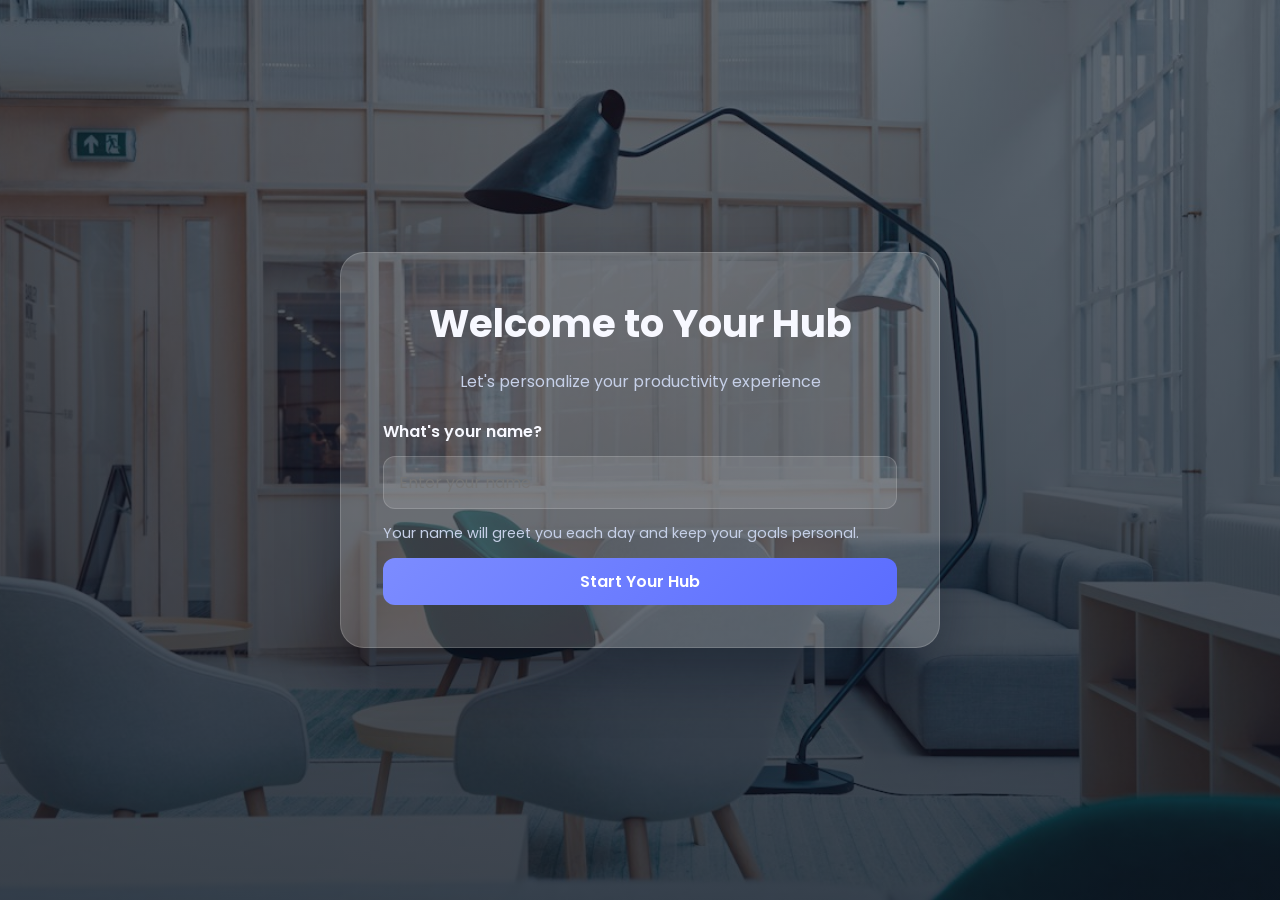
==== commit ba243827: "Improve section spacing and deploy productivity hub Co-authored-by: Copilot <223556219+Copilot@users" ====
--- a/index.html
+++ b/index.html
@@ -7,75 +7,119 @@
     <link rel="stylesheet" href="app.css" />
   </head>
   <body class="dark-theme">
-    <div id="loadingOverlay" class="loading-overlay">
-      <div class="loading-panel">
+    <!-- LOADING SCREEN -->
+    <div id="loadingScreen" class="loading-screen">
+      <div class="loading-content">
         <div class="loader-ring"></div>
-        <h2>Welcome to Todo Pro</h2>
-        <p>Build a productivity hub that keeps your day organized, balanced, and meaningful.</p>
-        <input id="userNameInput" type="text" placeholder="Enter your name" />
-        <button id="startAppBtn" class="primary-btn" type="button">Start My Hub</button>
-        <p class="loading-note">Your name will personalize the experience and help keep your goals focused.</p>
+        <h2>Todo Pro</h2>
+        <p>Your personal productivity hub awaits</p>
       </div>
     </div>
 
+    <!-- NAME INPUT PAGE -->
+    <div id="nameInputPage" class="name-input-page hidden">
+      <div class="name-input-wrapper">
+        <div class="name-input-card">
+          <div class="name-input-header">
+            <h1>Welcome to Your Hub</h1>
+            <p>Let's personalize your productivity experience</p>
+          </div>
+          <div class="name-input-form">
+            <div class="input-group">
+              <label for="userNameInputField">What's your name?</label>
+              <input
+                id="userNameInputField"
+                type="text"
+                placeholder="Enter your name"
+                class="name-input-field"
+              />
+              <p class="input-hint">Your name will greet you each day and keep your goals personal.</p>
+            </div>
+            <button id="startHubBtn" class="start-hub-btn" type="button">Start Your Hub</button>
+          </div>
+        </div>
+      </div>
+    </div>
+
+    <!-- MAIN APP -->
     <div id="appShell" class="app-shell hidden">
-      <aside class="app-nav">
+      <!-- MOBILE TOP BAR -->
+      <div class="mobile-top-bar">
+        <button id="mobileNavToggle" class="mobile-nav-toggle" type="button" aria-label="Open navigation menu" aria-controls="appNavigation" aria-expanded="false">
+          <span></span>
+          <span></span>
+          <span></span>
+        </button>
+        <button id="soundToggleMobile" class="sound-toggle-btn" type="button" title="Toggle reminder sound" aria-label="Toggle reminder sound">Sound: On</button>
+        <span class="top-bar-title">Productivity Hub</span>
+        <button id="aiAssistantToggleMobile" class="ai-toggle-btn" type="button" title="Open productivity assistant" aria-label="Open productivity assistant">Assistant</button>
+      </div>
+
+      <!-- SIDEBAR NAVIGATION -->
+      <aside id="appNavigation" class="app-nav">
         <div class="nav-brand">
-          <strong>Productivity Hub</strong>
-          <span>Tasks • Reminders • Progress</span>
+          <div>
+            <strong>Productivity Hub</strong>
+            <span>Organize • Achieve • Grow</span>
+          </div>
         </div>
         <nav class="nav-actions">
-          <button class="nav-btn active" data-tab="tasks">Tasks</button>
-          <button class="nav-btn" data-tab="dashboard">Dashboard</button>
-          <button class="nav-btn" data-tab="games">Games</button>
-          <button class="nav-btn" data-tab="reminders">Reminders</button>
-          <button class="nav-btn" data-tab="guide">Guide</button>
+          <button class="nav-btn active" data-tab="tasks" aria-controls="tasksTab" aria-current="page" type="button">
+            <span class="nav-label">Tasks</span>
+          </button>
+          <button class="nav-btn" data-tab="dashboard" aria-controls="dashboardTab" type="button">
+            <span class="nav-label">Dashboard</span>
+          </button>
+          <button class="nav-btn" data-tab="games" aria-controls="gamesTab" type="button">
+            <span class="nav-label">Games</span>
+          </button>
+          <button class="nav-btn" data-tab="reminders" aria-controls="remindersTab" type="button">
+            <span class="nav-label">Reminders</span>
+          </button>
+          <button class="nav-btn" data-tab="guide" aria-controls="guideTab" type="button">
+            <span class="nav-label">Guide</span>
+          </button>
         </nav>
         <div class="nav-footer">
-          <p>Tap a section to move through your hub.</p>
+          <button id="soundToggleSidebar" class="sound-toggle-btn secondary" type="button" title="Toggle reminder sound" aria-label="Toggle reminder sound">Reminder sound: On</button>
+          <button id="aiAssistantToggleSidebar" class="ai-toggle-btn secondary" type="button" title="Open productivity assistant">Productivity assistant</button>
         </div>
       </aside>
-
+      <button id="navBackdrop" class="nav-backdrop" type="button" aria-label="Close navigation menu" tabindex="-1"></button>
+
+      <!-- MAIN CONTENT -->
       <div class="app-main">
-        <div class="mobile-nav">
-          <button class="nav-btn active" data-tab="tasks">Tasks</button>
-          <button class="nav-btn" data-tab="dashboard">Dashboard</button>
-          <button class="nav-btn" data-tab="games">Games</button>
-          <button class="nav-btn" data-tab="reminders">Reminders</button>
-          <button class="nav-btn" data-tab="guide">Guide</button>
-        </div>
-
-        <header class="hero-card">
-          <div class="hero-top">
-            <div>
-              <p id="welcomeGreeting" class="eyebrow">Welcome back</p>
-              <h1 id="hubTitle">Your Productivity Hub</h1>
-            </div>
-            <button id="themeToggleBtn" class="theme-toggle-btn" type="button">☀️ Light mode</button>
-          </div>
-          <p id="dailyQuote" class="hero-copy">A smarter todo hub helps you stay focused, finish tasks, and reflect on your progress.</p>
-          <div class="hero-cards">
-            <div class="hero-card-mini">
-              <span>Today’s focus</span>
-              <strong id="statHubTasks">0 tasks</strong>
-            </div>
-            <div class="hero-card-mini">
-              <span>Reminders active</span>
-              <strong id="statHubReminders">0 reminders</strong>
-            </div>
-            <div class="hero-card-mini">
-              <span>Progress streak</span>
-              <strong id="statHubStreak">0 days</strong>
-            </div>
-          </div>
-        </header>
-
         <main class="tab-panels">
+          <!-- TASKS TAB -->
           <section id="tasksTab" class="tab-content active">
+            <header class="hero-card photo-hero">
+              <div class="hero-top">
+                <div>
+                  <p id="welcomeGreeting" class="eyebrow">Welcome back</p>
+                  <h1 id="hubTitle">Your Productivity Hub</h1>
+                </div>
+                <button id="themeToggleBtn" class="theme-toggle-btn" type="button">Light theme</button>
+              </div>
+              <p id="dailyQuote" class="hero-copy">Your quote for today</p>
+              <div class="hero-cards">
+                <div class="hero-card-mini">
+                  <span>Today's tasks</span>
+                  <strong id="statHubTasks">0</strong>
+                </div>
+                <div class="hero-card-mini">
+                  <span>Active reminders</span>
+                  <strong id="statHubReminders">0</strong>
+                </div>
+                <div class="hero-card-mini">
+                  <span>Streak (days)</span>
+                  <strong id="statHubStreak">0</strong>
+                </div>
+              </div>
+            </header>
             <div class="container">
               <div class="section-heading">
-                <p>📝 Task Board</p>
-                <span>Organize your day with clear, modern task controls.</span>
+                <p>Task Board</p>
+                <span>Organize your day with clarity and focus</span>
               </div>
               <div class="todo-con">
                 <input id="taskNameInput" type="text" class="todo todo-task" placeholder="Task name" />
@@ -85,7 +129,7 @@
                   <option value="medium" selected>Medium</option>
                   <option value="high">High</option>
                 </select>
-                <button id="addTaskBtn" class="add" type="button">Add Task</button>
+                <button id="addTaskBtn" class="add" type="button">Add</button>
               </div>
               <div class="todo-actions">
                 <button id="historyToggleBtn" class="history-toggle" type="button">Show History</button>
@@ -96,58 +140,62 @@
             </div>
           </section>
 
+          <!-- DASHBOARD TAB -->
           <section id="dashboardTab" class="tab-content">
             <div class="container dashboard-container">
               <div class="section-heading">
-                <p>📊 Dashboard</p>
-                <span>Track your daily, weekly, and monthly progress in one place.</span>
+                <p>Your Progress</p>
+                <span>Track daily, weekly, and monthly trends</span>
               </div>
               <div class="settings-grid">
                 <div class="dashboard-card">
-                  <h3>Task Health</h3>
+                  <h3>Today's Focus</h3>
                   <p>Active tasks: <strong id="statActiveTasks">0</strong></p>
                   <p>Completed today: <strong id="statDailyCompleted">0</strong></p>
+                  <p>Completion rate: <strong id="statDailyRate">0%</strong></p>
+                </div>
+                <div class="dashboard-card">
+                  <h3>Weekly Pulse</h3>
                   <p>Completed this week: <strong id="statWeeklyCompleted">0</strong></p>
-                </div>
-                <div class="dashboard-card">
-                  <h3>Reminder Status</h3>
-                  <p>Reminders set: <strong id="statRemindersSet">0</strong></p>
-                  <p>Reminder alarm: <strong id="statAlarmMode">Off</strong></p>
-                </div>
-                <div class="dashboard-card">
-                  <h3>Game Momentum</h3>
+                  <p>Avg per day: <strong id="statWeeklyAvg">0</strong></p>
+                  <p>Best day: <strong id="statBestDay">--</strong></p>
+                </div>
+                <div class="dashboard-card">
+                  <h3>Growth Stats</h3>
+                  <p>Reminders active: <strong id="statRemindersSet">0</strong></p>
                   <p>Typing sessions: <strong id="statTypingSessions">0</strong></p>
                   <p>Best WPM: <strong id="statBestWpm">0</strong></p>
-                  <p>Best tapping: <strong id="statBestTap">0</strong></p>
+                  <p>Best tap score: <strong id="statBestTap">0</strong></p>
                 </div>
               </div>
               <div class="dashboard-card graph-card">
-                <h3>Weekly Completion</h3>
+                <h3>Weekly Completion Graph</h3>
                 <div id="completionGraph" class="bar-chart"></div>
               </div>
             </div>
           </section>
 
+          <!-- GAMES TAB -->
           <section id="gamesTab" class="tab-content">
             <div class="container game-card">
               <div class="section-heading">
-                <p>🎮 Mini Games</p>
-                <span>Refresh your focus with fun typing and tapping challenges.</span>
+                <p>Focus Games</p>
+                <span>Refresh your focus and have fun</span>
               </div>
               <div class="mode-selector">
                 <button id="typingModeBtn" class="mode-btn active" type="button" data-game="typing">Typing Speed</button>
                 <button id="tapModeBtn" class="mode-btn" type="button" data-game="tapping">Tapping Speed</button>
               </div>
               <div id="typingMode" class="game-mode-panel">
-                <h3>⌨️ Typing Speed Game</h3>
-                <p class="game-instruction">Type the word and hit Enter to keep your pace strong.</p>
+                <h3>Typing Speed</h3>
+                <p class="game-instruction">Type each word and hit Enter to keep your pace.</p>
                 <div class="game-stats">
                   <div class="stat"><span>WPM</span><strong id="gameWPM">0</strong></div>
                   <div class="stat"><span>Accuracy</span><strong id="gameAccuracy">0%</strong></div>
-                  <div class="stat"><span>Time</span><strong id="gameTime">60</strong></div>
+                  <div class="stat"><span>Time</span><strong id="gameTime">60s</strong></div>
                 </div>
                 <div class="typing-display">
-                  <div id="currentWord" class="current-word">Click Start to begin</div>
+                  <div id="currentWord" class="current-word">Click Start</div>
                   <div id="wordList" class="word-list"></div>
                 </div>
                 <input id="typingInput" type="text" class="typing-input" placeholder="Type here..." disabled />
@@ -155,11 +203,11 @@
                 <div id="gameResult" class="game-result"></div>
               </div>
               <div id="tappingMode" class="game-mode-panel hidden">
-                <h3>🖱️ Tapping Speed Game</h3>
-                <p class="game-instruction">Tap the button quickly before time runs out.</p>
+                <h3>Tapping Speed</h3>
+                <p class="game-instruction">Tap as fast as you can.</p>
                 <div class="game-stats">
                   <div class="stat"><span>Score</span><strong id="tapScore">0</strong></div>
-                  <div class="stat"><span>Time</span><strong id="tapTime">15</strong></div>
+                  <div class="stat"><span>Time</span><strong id="tapTime">15s</strong></div>
                 </div>
                 <button id="tapTarget" class="tap-btn" disabled type="button">Tap me!</button>
                 <button id="tapStartBtn" class="game-btn" type="button">Start Tapping Game</button>
@@ -168,22 +216,24 @@
             </div>
           </section>
 
+          <!-- REMINDERS TAB -->
           <section id="remindersTab" class="tab-content">
             <div class="container">
               <div class="section-heading">
-                <p>⏰ Reminder Settings</p>
-                <span>Set reminders that feel like a real alert on your device.</span>
+                <p>Reminder Settings</p>
+                <span>Control how reminders alert you</span>
               </div>
               <div class="settings-grid">
                 <div class="dashboard-card">
-                  <h3>Alarm Notification</h3>
-                  <p>When enabled, reminders will play a short alert and vibrate if supported.</p>
-                  <button id="alarmModeToggle" class="settings-btn" type="button">Enable Alarm Mode</button>
-                </div>
-                <div class="dashboard-card">
-                  <h3>Notification Access</h3>
-                  <p>Allow browser notifications to receive reminders like an alarm.</p>
-                  <button id="requestNotificationBtn" class="settings-btn" type="button">Allow Notifications</button>
+                  <h3>Alarm Mode</h3>
+                  <p>Enable audio and vibration alerts.</p>
+                  <button id="alarmModeToggle" class="settings-btn" type="button">Enable Alarm</button>
+                  <p class="setting-status">Status: <strong id="statAlarmMode">Off</strong></p>
+                </div>
+                <div class="dashboard-card">
+                  <h3>Notifications</h3>
+                  <p>Allow device notifications.</p>
+                  <button id="requestNotificationBtn" class="settings-btn" type="button">Allow</button>
                 </div>
               </div>
               <div class="dashboard-card">
@@ -193,27 +243,35 @@
             </div>
           </section>
 
+          <!-- GUIDE TAB -->
           <section id="guideTab" class="tab-content">
             <div class="container guide-container">
               <div class="section-heading">
-                <p>📖 How to Use Your Hub</p>
-                <span>Explore the features that help you build better habits over time.</span>
+                <p>How to Use Your Hub</p>
+                <span>Learn features that help you succeed</span>
+              </div>
+              <div class="guide-section guide-section-photo">
+                <h3>Create and manage tasks</h3>
+                <p>Add tasks with due dates and priority levels. Mark them complete when done to build momentum.</p>
+                <img class="guide-photo" src="assets/images/planning.jpg" alt="A calm, organized workspace ready for planning" />
+              </div>
+              <div class="guide-section guide-section-photo">
+                <h3>Set reminders that work</h3>
+                <p>Enable alarm mode to get audio alerts. Your hub will notify you on your device when tasks are due.</p>
+                <img class="guide-photo" src="assets/images/workspace.jpg" alt="A modern desk setup for focused work" />
+              </div>
+              <div class="guide-section guide-section-photo">
+                <h3>Track your progress</h3>
+                <p>Dashboard shows daily, weekly, and monthly stats. See your completion trends and stay motivated.</p>
+                <img class="guide-photo" src="assets/images/collaboration.jpg" alt="Colleagues collaborating in a bright, modern workspace" />
               </div>
               <div class="guide-section">
-                <h3>🏁 Start with a clear daily plan</h3>
-                <p>Create tasks, assign a due date, and mark priority so your work stays organized.</p>
+                <h3>Take a short focus break</h3>
+                <p>Type or tap games help sharpen focus. Play between tasks to stay energized.</p>
               </div>
               <div class="guide-section">
-                <h3>🔔 Use reminders like alarms</h3>
-                <p>Enable alarm mode to receive reminders you can’t miss, right from your device.</p>
-              </div>
-              <div class="guide-section">
-                <h3>📈 Learn from progress</h3>
-                <p>Dashboard insights show your daily, weekly, and monthly completion trends.</p>
-              </div>
-              <div class="guide-section">
-                <h3>🎮 Recharge with games</h3>
-                <p>Switch between typing and tapping to keep your focus sharp while staying productive.</p>
+                <h3>Productivity assistant</h3>
+                <p>Ask for a summary of your tasks or a practical tip for choosing what to do next.</p>
               </div>
             </div>
           </section>
@@ -221,11 +279,30 @@
       </div>
     </div>
 
+    <!-- PRODUCTIVITY ASSISTANT PANEL -->
+    <div id="aiAssistantPanel" class="ai-assistant-panel hidden">
+      <div class="ai-panel-header">
+        <h3>Productivity Assistant</h3>
+        <button id="closeAiPanel" class="close-btn" type="button" aria-label="Close assistant">Close</button>
+      </div>
+      <div id="aiConversation" class="ai-conversation"></div>
+      <div class="ai-input-area">
+        <input id="aiUserInput" type="text" class="ai-input" placeholder="Ask about your tasks..." />
+        <button id="aiSendBtn" class="ai-send-btn" type="button">Send</button>
+        <button id="aiSpeakBtn" class="ai-speak-btn" type="button" title="Read the last reply aloud">Read aloud</button>
+      </div>
+    </div>
+
+    <!-- CELEBRATION TOAST -->
+    <div id="celebrationToast" class="celebration-toast hidden"></div>
+
+    <!-- SCRIPTS -->
     <script src="todo-js/storage.js"></script>
     <script src="todo-js/ui.js"></script>
     <script src="todo-js/tasks.js"></script>
     <script src="todo-js/dashboard.js"></script>
     <script src="todo-js/games.js"></script>
+    <script src="todo-js/assistant.js"></script>
     <script src="todo-js/main.js"></script>
   </body>
 </html>
--- a/app.css
+++ b/app.css
@@ -1,4 +1,6 @@
-﻿:root {
+﻿@import url('https://fonts.googleapis.com/css2?family=Poppins:wght@300;400;500;600;700&display=swap');
+
+:root {
   color-scheme: dark;
   --bg: #07111f;
   --panel: rgba(255, 255, 255, 0.12);
@@ -18,7 +20,7 @@
 body {
   margin: 0;
   min-height: 100vh;
-  font-family: 'Segoe UI', Tahoma, Geneva, Verdana, sans-serif;
+  font-family: 'Poppins', 'Segoe UI', Tahoma, Geneva, Verdana, sans-serif;
   background: radial-gradient(circle at top left, #16315b 0%, var(--bg) 45%, #050b16 100%);
   color: var(--text);
 }
@@ -59,7 +61,6 @@
   display: none !important;
 }
 
-.loading-overlay,
 .app-shell,
 .hero-card,
 .container,
@@ -215,6 +216,27 @@
 
 .hero-card {
   padding: 28px;
+}
+
+.photo-hero {
+  color: #fff;
+  background-color: #1d2b37;
+  background-image:
+    linear-gradient(100deg, rgba(8, 17, 28, 0.88) 0%, rgba(8, 17, 28, 0.66) 52%, rgba(8, 17, 28, 0.3) 100%),
+    url("assets/images/workspace.jpg");
+  background-size: cover;
+  background-position: center 54%;
+}
+
+.photo-hero .hero-copy,
+.photo-hero .hero-card-mini span {
+  color: rgba(255, 255, 255, 0.82);
+}
+
+.photo-hero .hero-card-mini {
+  background: rgba(8, 17, 28, 0.42);
+  border: 1px solid rgba(255, 255, 255, 0.18);
+  backdrop-filter: blur(8px);
 }
 
 .hero-top {
@@ -317,6 +339,13 @@
   padding: 24px;
 }
 
+.dashboard-card,
+.guide-section,
+.game-mode-panel,
+.settings-section {
+  padding: 20px;
+}
+
 .todo-con {
   display: grid;
   gap: 12px;
@@ -579,6 +608,36 @@
   grid-template-columns: 1fr auto;
   gap: 14px;
   padding: 18px;
+}
+
+.guide-section-photo {
+  display: grid;
+  grid-template-columns: minmax(0, 1fr) minmax(180px, 30%);
+  align-items: center;
+  gap: 20px;
+}
+
+.guide-section h3,
+.guide-section p {
+  grid-column: 1;
+}
+
+.guide-section h3 {
+  margin: 0;
+}
+
+.guide-section p {
+  margin-bottom: 0;
+}
+
+.guide-photo {
+  grid-column: 2;
+  grid-row: 1 / span 2;
+  display: block;
+  width: 100%;
+  height: 150px;
+  object-fit: cover;
+  border-radius: 16px;
 }
 
 .reminder-list-item h4 {
@@ -661,3 +720,493 @@
     flex: 1 1 48%;
   }
 }
+
+.tab-content {
+  display: none;
+}
+
+.tab-content.active {
+  display: block;
+}
+
+.loading-screen {
+  position: fixed;
+  inset: 0;
+  z-index: 1000;
+  display: grid;
+  place-items: center;
+  padding: 24px;
+  background: var(--bg);
+}
+
+.loading-content,
+.name-input-card {
+  position: relative;
+  z-index: 1;
+  width: min(520px, 100%);
+  padding: clamp(24px, 5vw, 42px);
+  text-align: center;
+  border: 1px solid var(--border);
+  border-radius: 24px;
+  background: var(--panel-strong);
+  box-shadow: var(--shadow);
+}
+
+.loading-content h2,
+.name-input-header h1 {
+  margin: 0 0 10px;
+}
+
+.loading-content p,
+.name-input-header p,
+.input-hint {
+  color: var(--muted);
+  line-height: 1.7;
+}
+
+.name-input-page {
+  position: fixed;
+  inset: 0;
+  z-index: 900;
+  display: grid;
+  place-items: center;
+  overflow: hidden;
+  padding: 24px;
+  background-color: #13202b;
+  background-image:
+    linear-gradient(rgba(7, 17, 31, 0.62), rgba(7, 17, 31, 0.78)),
+    url("assets/images/planning.jpg");
+  background-size: cover;
+  background-position: center;
+}
+
+.name-input-wrapper {
+  position: relative;
+  display: grid;
+  place-items: center;
+  width: min(600px, 100%);
+}
+
+.name-input-card {
+  width: 100%;
+}
+
+.name-input-header {
+  margin-bottom: 24px;
+}
+
+.name-input-header h1 {
+  font-size: clamp(1.7rem, 5vw, 2.4rem);
+}
+
+.name-input-form,
+.input-group {
+  display: grid;
+  gap: 12px;
+}
+
+.input-group {
+  text-align: left;
+}
+
+.input-group label {
+  font-weight: 600;
+}
+
+.name-input-field,
+.ai-input {
+  width: 100%;
+  min-width: 0;
+  padding: 13px 15px;
+  border: 1px solid var(--border);
+  border-radius: 12px;
+  background: var(--panel);
+  color: var(--text);
+}
+
+.name-input-field:focus,
+.ai-input:focus {
+  outline: 2px solid var(--accent);
+  outline-offset: 2px;
+}
+
+.input-hint {
+  margin: 0;
+  font-size: 0.9rem;
+}
+
+.start-hub-btn,
+.ai-toggle-btn,
+.ai-send-btn,
+.ai-speak-btn,
+.close-btn {
+  border: 0;
+  border-radius: 12px;
+  padding: 11px 15px;
+  background: linear-gradient(135deg, var(--accent), var(--accent-strong));
+  color: #fff;
+  font: inherit;
+  font-weight: 600;
+  cursor: pointer;
+}
+
+.mobile-top-bar {
+  display: none;
+}
+
+.mobile-nav-toggle {
+  display: none;
+  width: 40px;
+  height: 40px;
+  flex: 0 0 40px;
+  flex-direction: column;
+  justify-content: center;
+  gap: 5px;
+  padding: 8px;
+  border: 1px solid var(--border);
+  border-radius: 10px;
+  background: var(--panel);
+  color: var(--text);
+}
+
+.mobile-nav-toggle span {
+  display: block;
+  width: 100%;
+  height: 2px;
+  border-radius: 2px;
+  background: currentColor;
+}
+
+.nav-backdrop {
+  display: none;
+}
+
+.mobile-nav-bar {
+  display: none;
+}
+
+.tab-content {
+  scroll-margin-top: 24px;
+}
+
+.mobile-top-bar .sound-toggle-btn,
+.mobile-top-bar .ai-toggle-btn {
+  padding: 9px 10px;
+  font-size: 0.8rem;
+}
+
+.nav-footer {
+  display: grid;
+  gap: 10px;
+}
+
+.nav-footer .sound-toggle-btn,
+.nav-footer .ai-toggle-btn {
+  width: 100%;
+  text-align: left;
+}
+
+.sound-toggle-btn {
+  border: 1px solid var(--border);
+  border-radius: 12px;
+  background: rgba(255, 255, 255, 0.1);
+  color: var(--text);
+  font: inherit;
+  font-weight: 600;
+  cursor: pointer;
+  transition: background 0.2s ease, border-color 0.2s ease;
+}
+
+.sound-toggle-btn:hover {
+  background: var(--accent-soft);
+  border-color: var(--accent);
+}
+
+.nav-footer .ai-toggle-btn.secondary {
+  background: rgba(255, 255, 255, 0.1);
+  color: var(--text);
+}
+
+.ai-assistant-panel {
+  position: fixed;
+  right: 24px;
+  bottom: 24px;
+  z-index: 800;
+  display: flex;
+  flex-direction: column;
+  width: min(390px, calc(100vw - 32px));
+  max-height: min(560px, calc(100vh - 48px));
+  overflow: hidden;
+  border: 1px solid var(--border);
+  border-radius: 20px;
+  background: var(--panel-strong);
+  box-shadow: var(--shadow);
+}
+
+.ai-panel-header,
+.ai-input-area {
+  display: flex;
+  align-items: center;
+  gap: 8px;
+  padding: 12px;
+}
+
+.ai-panel-header {
+  justify-content: space-between;
+  border-bottom: 1px solid var(--border);
+}
+
+.ai-panel-header h3 {
+  margin: 0;
+  font-size: 1rem;
+}
+
+.close-btn {
+  padding: 6px 10px;
+}
+
+.ai-conversation {
+  display: flex;
+  flex: 1;
+  flex-direction: column;
+  gap: 10px;
+  min-height: 150px;
+  overflow-y: auto;
+  padding: 14px;
+}
+
+.assistant-message {
+  max-width: 88%;
+  margin: 0;
+  padding: 10px 12px;
+  border-radius: 14px;
+  background: var(--accent-soft);
+  line-height: 1.5;
+  overflow-wrap: anywhere;
+}
+
+.assistant-message.user {
+  align-self: flex-end;
+  background: var(--accent);
+  color: #fff;
+}
+
+.assistant-message.assistant {
+  align-self: flex-start;
+}
+
+.ai-input-area {
+  border-top: 1px solid var(--border);
+}
+
+.ai-send-btn,
+.ai-speak-btn {
+  flex: 0 0 auto;
+  padding: 11px;
+}
+
+.ai-speak-btn {
+  background: rgba(255, 255, 255, 0.14);
+  color: var(--text);
+}
+
+.todo::placeholder,
+.typing-input::placeholder,
+.ai-input::placeholder {
+  color: var(--muted);
+  opacity: 0.85;
+}
+
+.priority-badge.high {
+  color: #ffb8c5;
+}
+
+.priority-badge.medium {
+  color: #ffd39b;
+}
+
+.priority-badge.low {
+  color: #a8f0ce;
+}
+
+.light-theme .priority-badge.high {
+  color: #a51f3b;
+}
+
+.light-theme .priority-badge.medium {
+  color: #8a5200;
+}
+
+.light-theme .priority-badge.low {
+  color: #176b44;
+}
+
+.light-theme .game-result.win {
+  color: #176b44;
+}
+
+.light-theme .game-result.lose {
+  color: #a51f3b;
+}
+
+button:focus-visible {
+  outline: 3px solid var(--accent);
+  outline-offset: 3px;
+}
+
+@media (max-width: 1080px) {
+  .app-shell {
+    display: flex;
+    flex-direction: column;
+    gap: 12px;
+    padding: 12px;
+  }
+
+  .mobile-top-bar {
+    position: sticky;
+    top: 8px;
+    z-index: 30;
+    display: flex;
+    align-items: center;
+    justify-content: flex-start;
+    gap: 12px;
+    padding: 10px 12px;
+    border: 1px solid var(--border);
+    border-radius: 16px;
+    background: var(--panel-strong);
+    box-shadow: var(--shadow);
+  }
+
+  .mobile-nav-toggle {
+    display: inline-flex;
+  }
+
+  .top-bar-title {
+    flex: 1;
+    font-weight: 700;
+    text-align: center;
+  }
+
+  .mobile-nav-bar {
+    display: none;
+  }
+
+  .app-nav {
+    position: fixed;
+    inset: 0 auto 0 0;
+    z-index: 41;
+    display: flex;
+    width: min(320px, 85vw);
+    min-height: 100vh;
+    min-height: 100dvh;
+    padding: 24px;
+    overflow-y: auto;
+    border: 1px solid var(--border);
+    border-radius: 0 24px 24px 0;
+    background: var(--panel-strong);
+    box-shadow: var(--shadow);
+    transform: translateX(-105%);
+    visibility: hidden;
+    transition: transform 0.25s ease, visibility 0.25s ease;
+  }
+
+  .app-shell.nav-open .app-nav {
+    transform: translateX(0);
+    visibility: visible;
+  }
+
+  .nav-backdrop {
+    position: fixed;
+    inset: 0;
+    z-index: 40;
+    display: block;
+    padding: 0;
+    border: 0;
+    border-radius: 0;
+    background: rgba(0, 0, 0, 0.55);
+    opacity: 0;
+    visibility: hidden;
+    transition: opacity 0.25s ease, visibility 0.25s ease;
+  }
+
+  .app-shell.nav-open .nav-backdrop {
+    opacity: 1;
+    visibility: visible;
+  }
+
+  body.nav-open {
+    overflow: hidden;
+  }
+
+  .tab-content {
+    scroll-margin-top: 80px;
+  }
+
+  .guide-section-photo {
+    grid-template-columns: minmax(0, 1fr);
+  }
+
+  .guide-photo {
+    grid-column: 1;
+    grid-row: auto;
+    height: 180px;
+  }
+
+  .app-main {
+    min-width: 0;
+  }
+}
+
+@media (max-width: 560px) {
+  .mobile-top-bar .sound-toggle-btn {
+    display: none;
+  }
+
+  .hero-card,
+  .container,
+  .dashboard-card,
+  .guide-section,
+  .game-mode-panel,
+  .settings-section,
+  .graph-card {
+    padding: 18px;
+  }
+
+  .hero-top {
+    align-items: center;
+  }
+
+  .todo-item {
+    align-items: stretch;
+    flex-direction: column;
+  }
+
+  .todo-actions-row > button {
+    flex: 1 1 auto;
+  }
+
+  .reminder-list-item {
+    grid-template-columns: minmax(0, 1fr);
+  }
+
+  .game-stats {
+    grid-template-columns: repeat(2, minmax(0, 1fr));
+  }
+
+  .ai-assistant-panel {
+    right: 12px;
+    bottom: 12px;
+    max-height: calc(100dvh - 24px);
+  }
+}
+
+@media (prefers-reduced-motion: reduce) {
+  *,
+  *::before,
+  *::after {
+    scroll-behavior: auto !important;
+    animation-duration: 0.01ms !important;
+    animation-iteration-count: 1 !important;
+    transition-duration: 0.01ms !important;
+  }
+}
